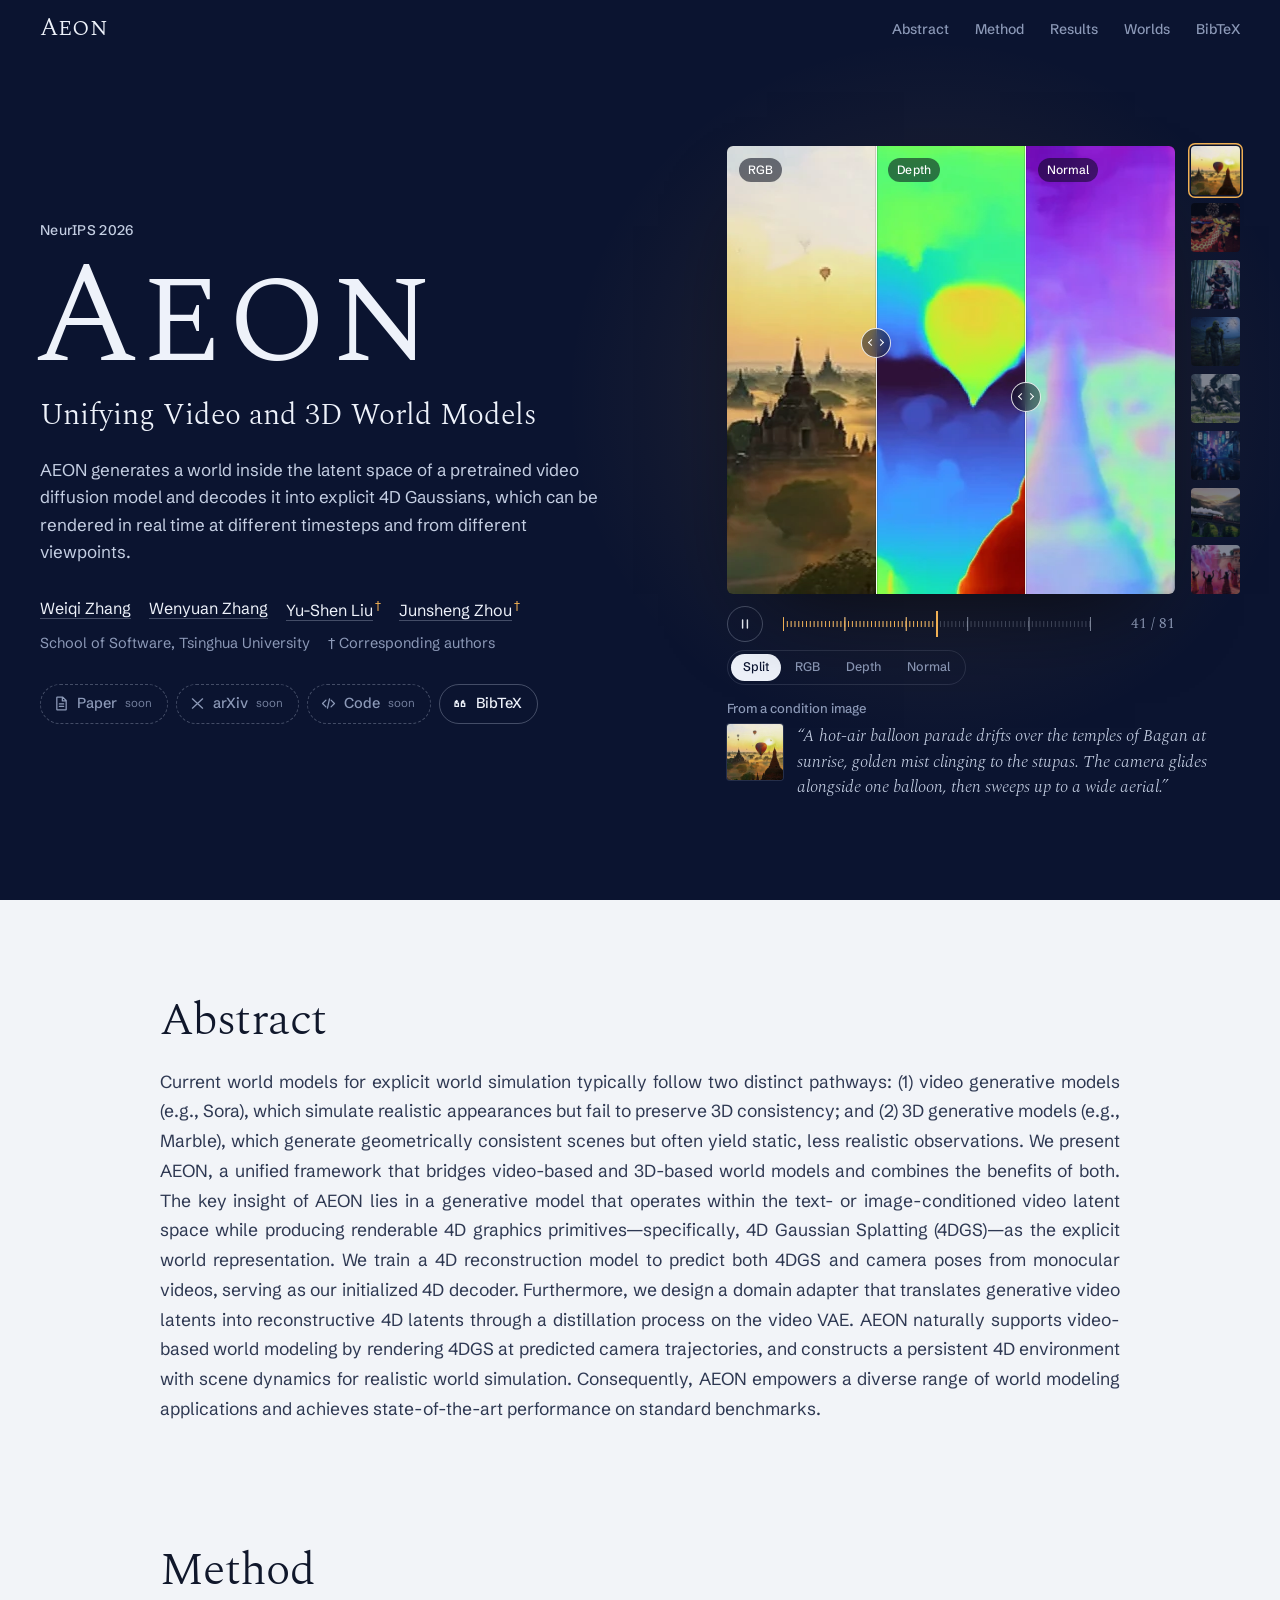
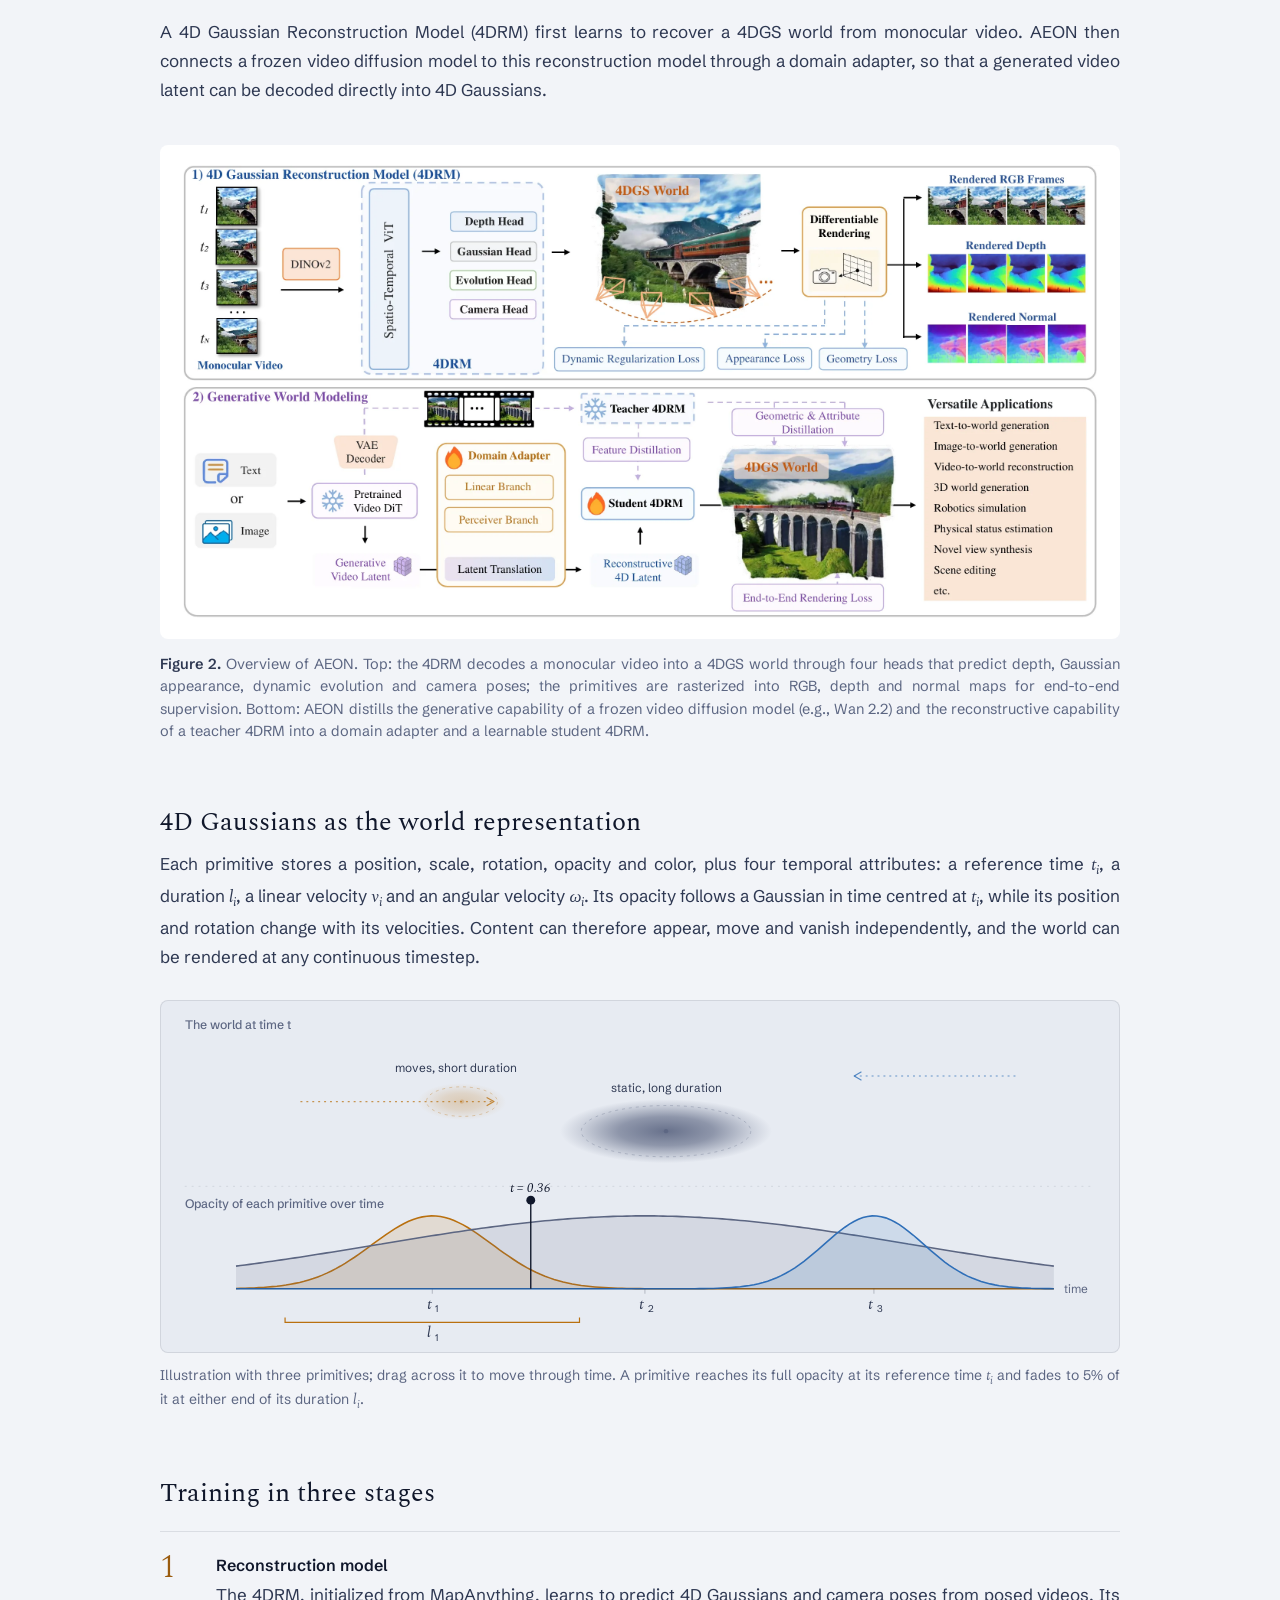
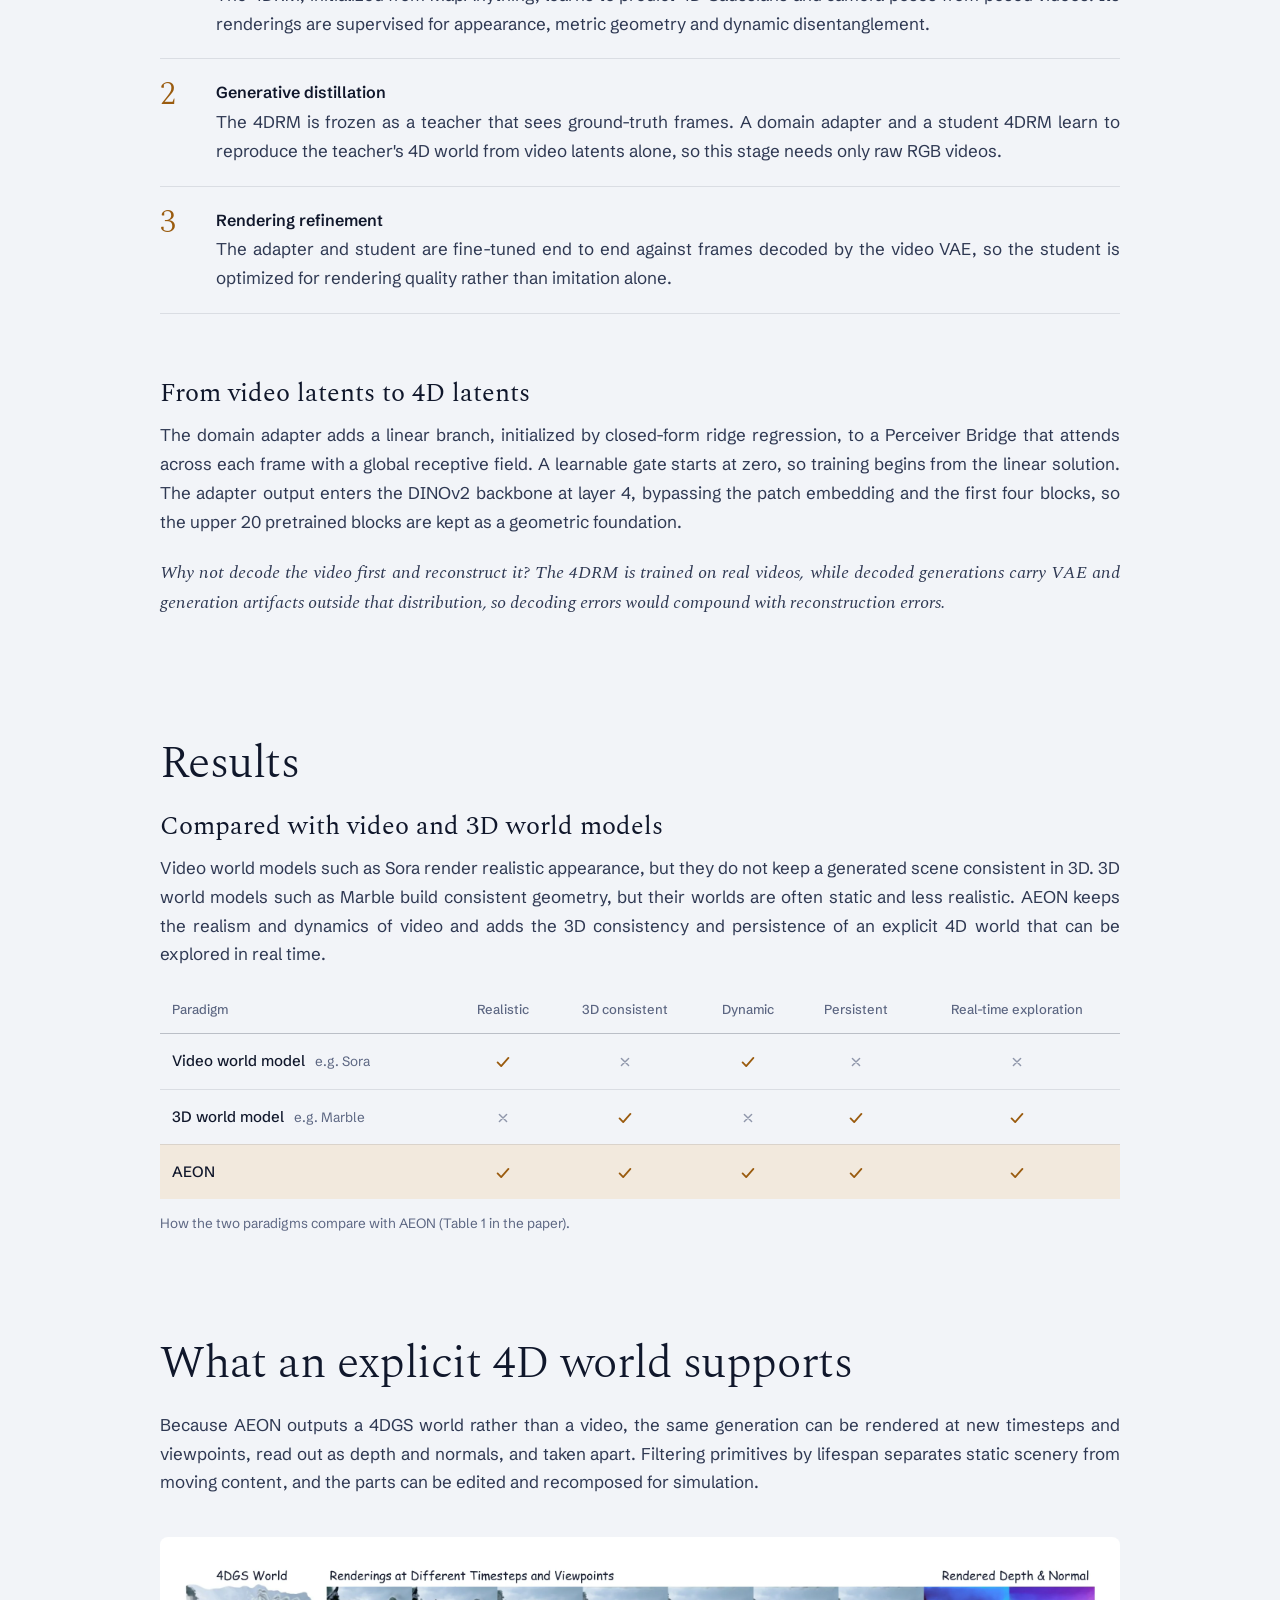
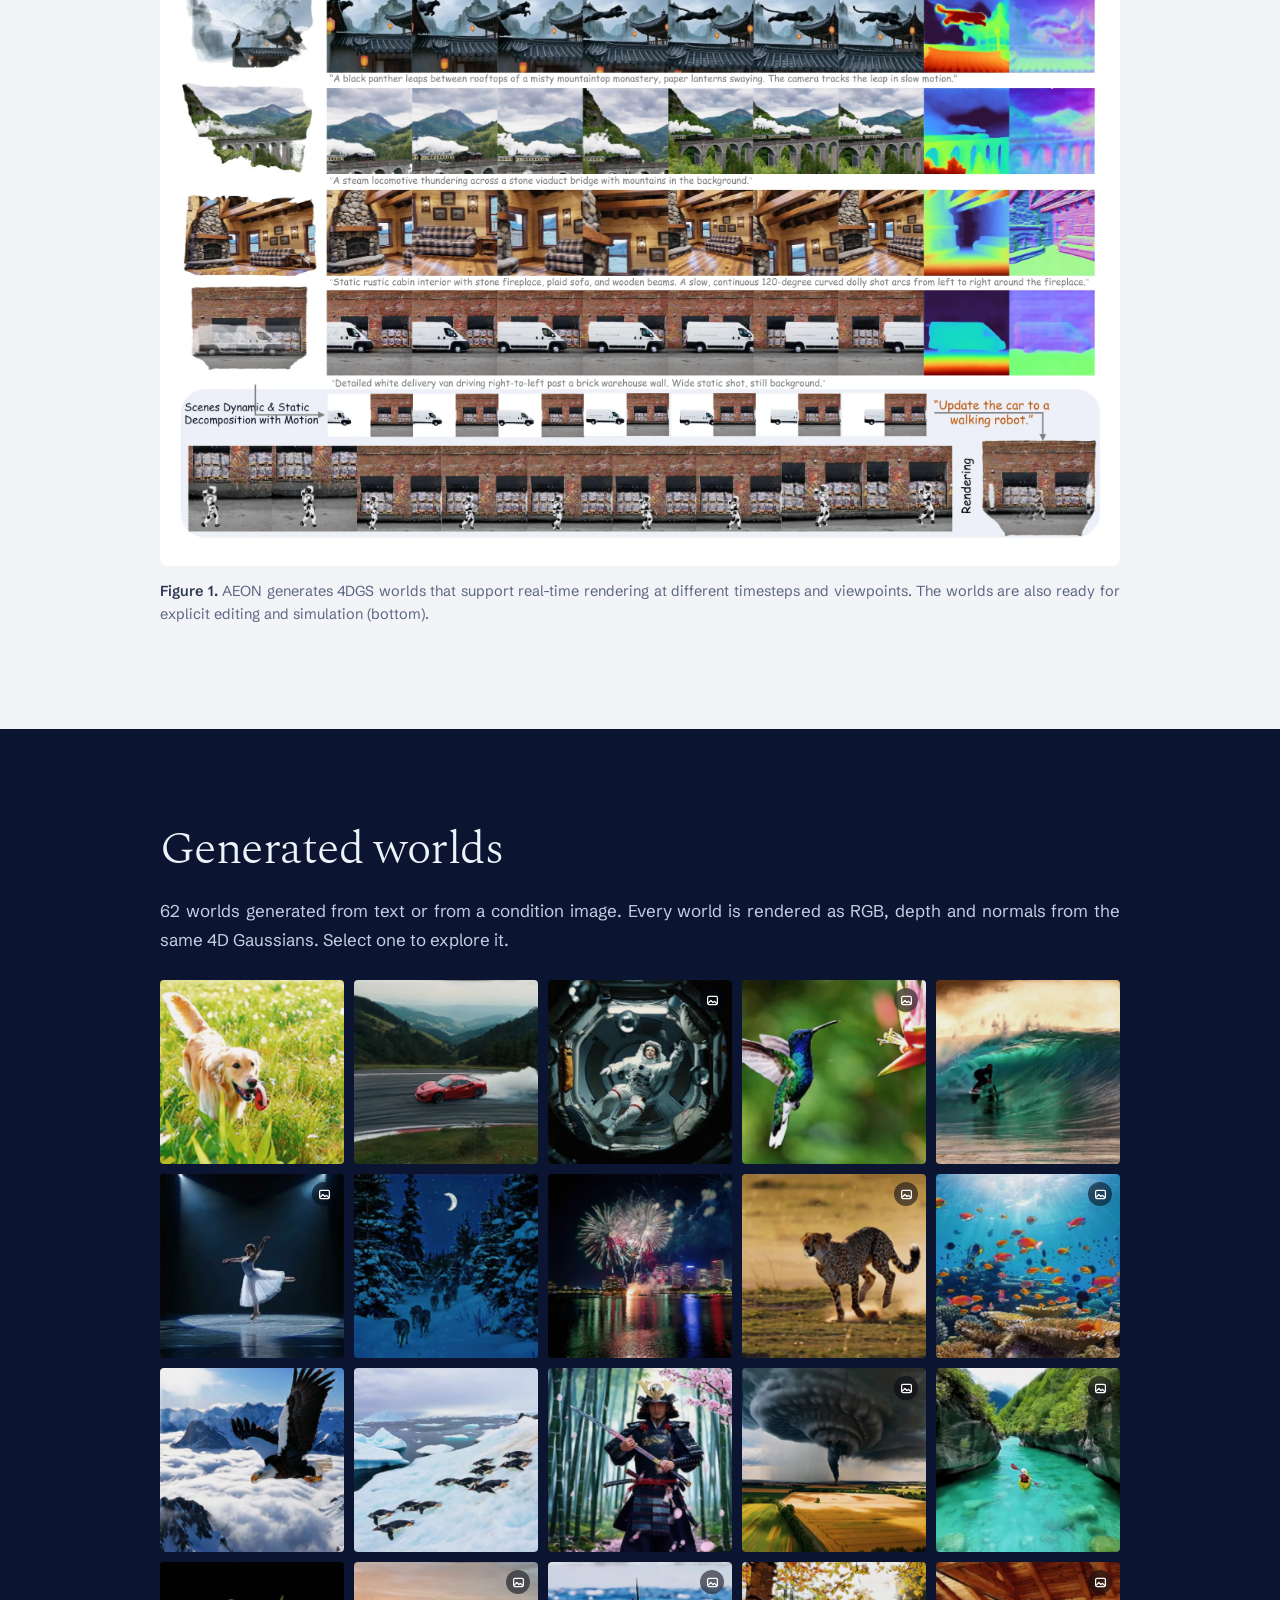
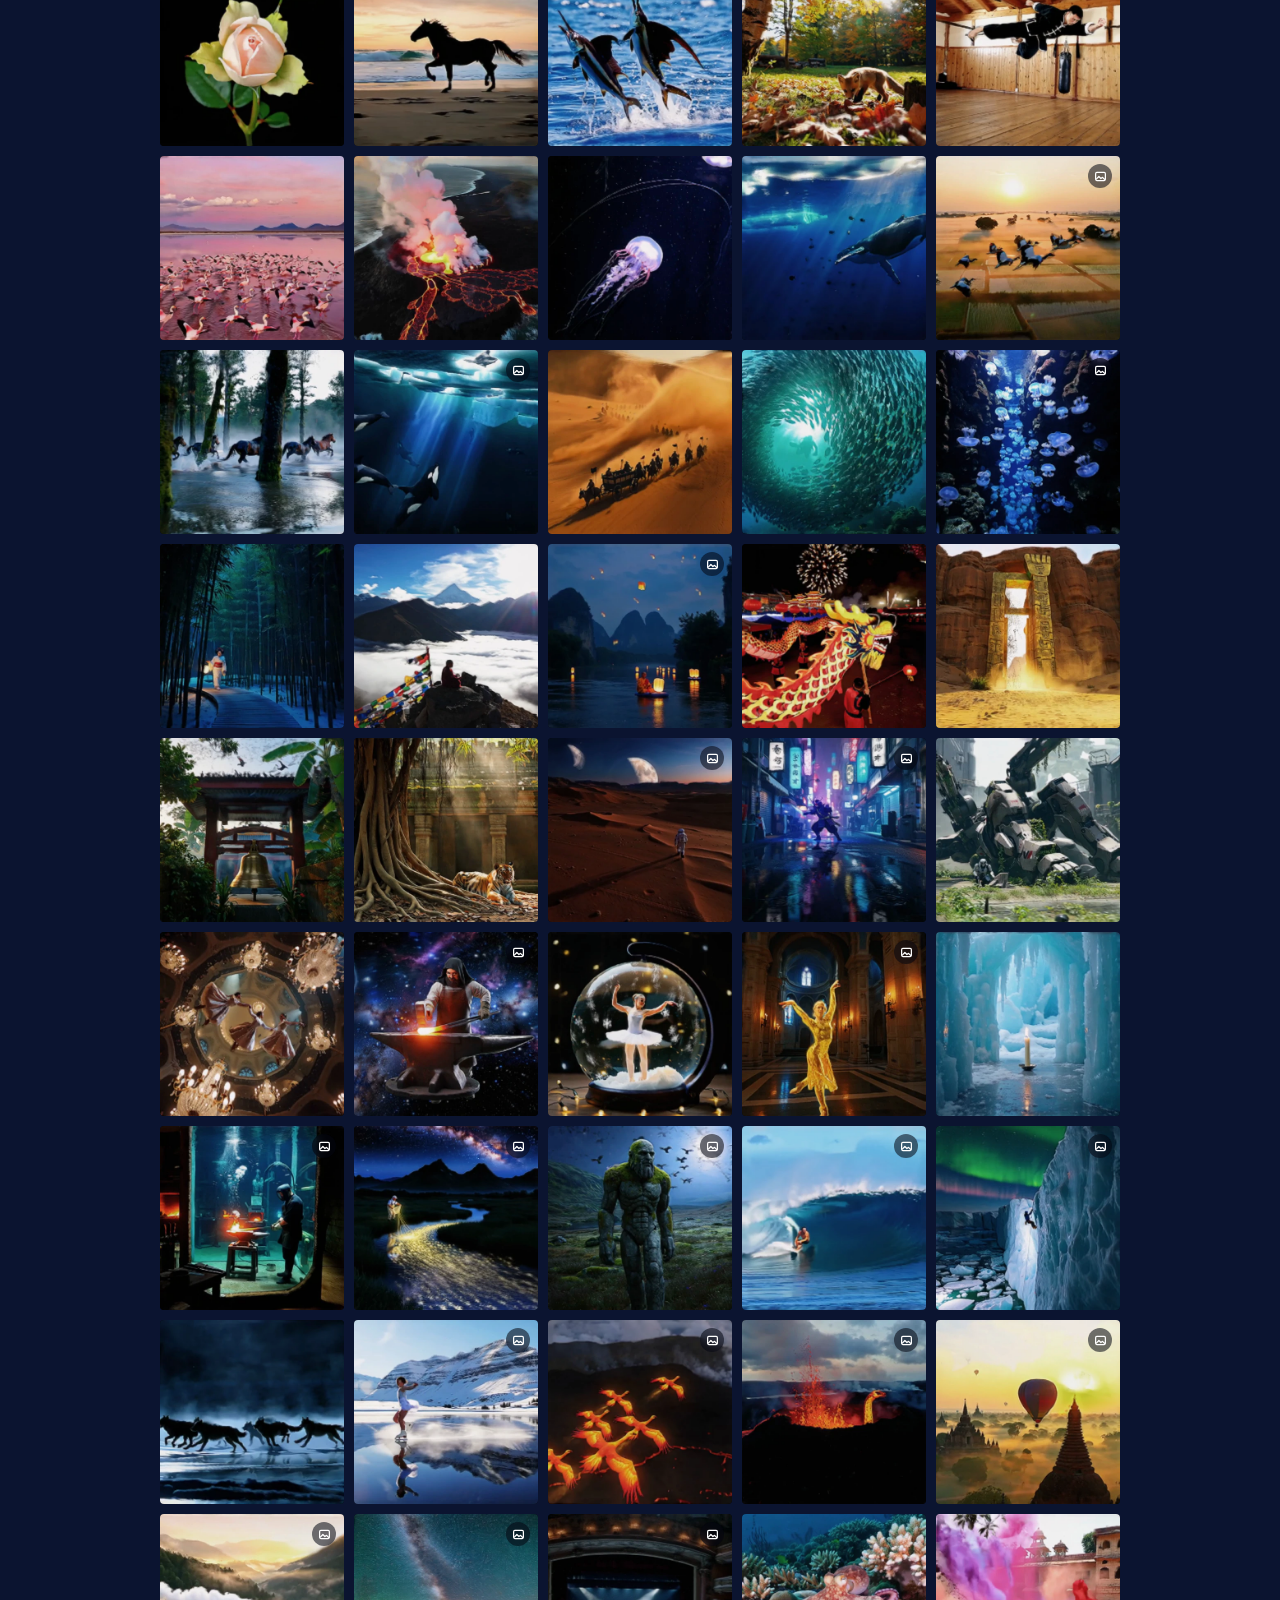
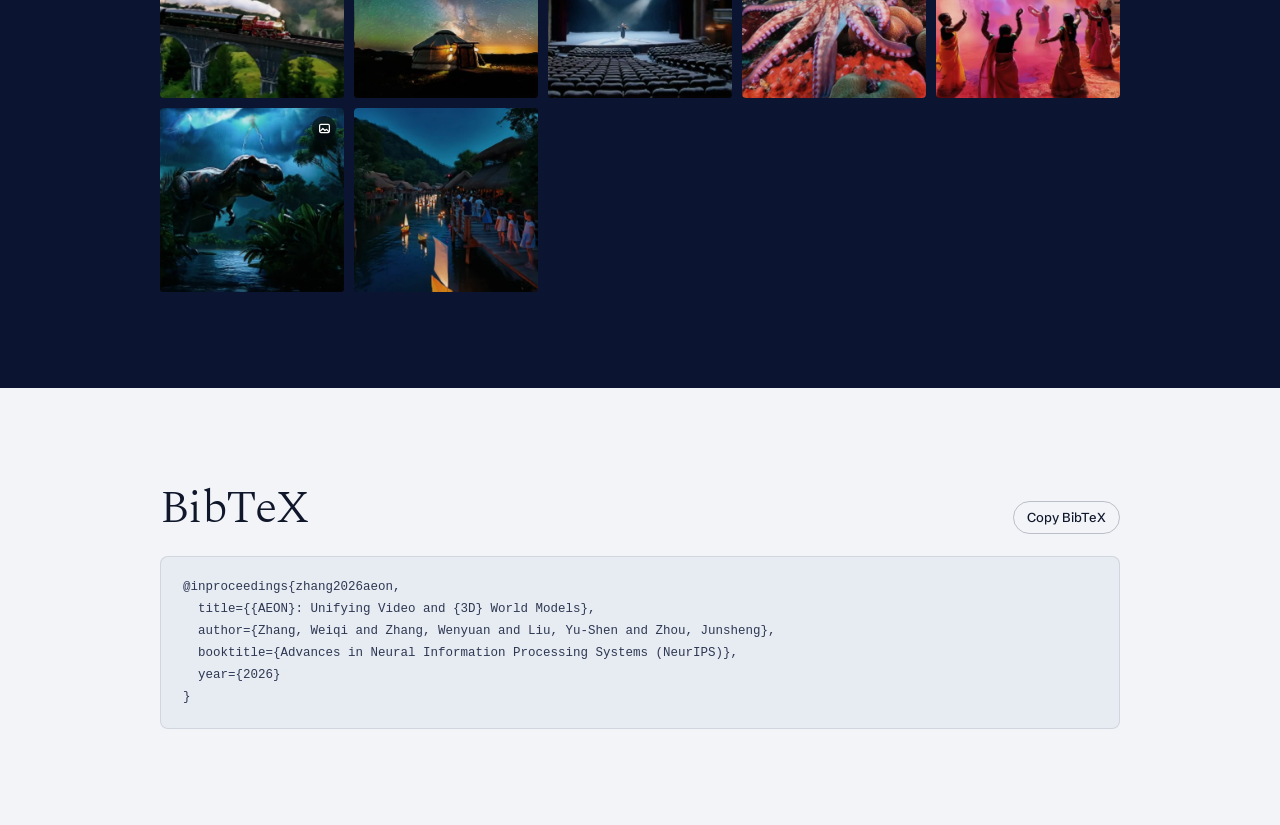
==== AEON/index.html @ ea818ab6 "Add AEON project page" ====
<!doctype html>
<html lang="en">
<head>
  <meta charset="utf-8">
  <meta name="viewport" content="width=device-width, initial-scale=1">
  <title>AEON: Unifying Video and 3D World Models</title>
  <meta name="description" content="AEON generates worlds inside the latent space of a pretrained video diffusion model and decodes them into explicit 4D Gaussian Splatting, which can be rendered in real time at different timesteps and viewpoints. NeurIPS 2026.">
  <meta name="keywords" content="AEON, world model, 4D Gaussian Splatting, 4DGS, video diffusion, 4D generation, 4D reconstruction">
  <meta property="og:type" content="website">
  <meta property="og:title" content="AEON: Unifying Video and 3D World Models">
  <meta property="og:description" content="Generative 4D Gaussian worlds from a video diffusion model. NeurIPS 2026.">
  <meta property="og:url" content="https://weiqi-zhang.github.io/AEON/">
  <meta property="og:image" content="https://weiqi-zhang.github.io/AEON/static/img/og.jpg">
  <meta name="twitter:card" content="summary_large_image">
  <meta name="theme-color" content="#0B1430">
  <link rel="icon" href="static/img/favicon.svg" type="image/svg+xml">
  <link rel="stylesheet" href="static/css/aeon.css">
</head>
<body>
  <a class="skip-link" href="#main">Skip to content</a>

  <nav class="topbar" aria-label="Page sections">
    <div class="topbar-inner">
      <a class="topbar-mark" href="#top" aria-label="AEON, back to top">Aeon</a>
      <ul class="topbar-links">
        <li><a href="#abstract">Abstract</a></li>
        <li><a href="#method">Method</a></li>
        <li><a href="#results">Results</a></li>
        <li><a href="#worlds">Worlds</a></li>
        <li><a href="#bibtex">BibTeX</a></li>
      </ul>
    </div>
  </nav>

  <main id="main">
    <header class="sec sec--night hero" id="top">
      <div class="hero-grid">
        <div class="hero-text">
          <p class="venue">NeurIPS 2026</p>
          <h1 class="wordmark" aria-label="AEON">Aeon</h1>
          <p class="subtitle">Unifying Video and 3D World Models</p>
          <p class="lede">AEON generates a world inside the latent space of a pretrained video diffusion model and decodes it into explicit 4D Gaussians, which can be rendered in real time at different timesteps and from different viewpoints.</p>

          <ul class="authors">
            <li><a href="https://weiqi-zhang.github.io/">Weiqi Zhang</a></li>
            <li><a href="https://wen-yuan-zhang.github.io/">Wenyuan Zhang</a></li>
            <li><a href="https://yushen-liu.github.io/">Yu-Shen Liu</a><sup aria-label="corresponding author">&dagger;</sup></li>
            <li><a href="https://junshengzhou.github.io/">Junsheng Zhou</a><sup aria-label="corresponding author">&dagger;</sup></li>
          </ul>
          <p class="affiliation">School of Software, Tsinghua University <span class="note">&dagger; Corresponding authors</span></p>

          <div class="links">
            <a class="btn" data-link href="">
              <svg viewBox="0 0 20 20" aria-hidden="true"><path d="M5 2.5h6.5L15.5 6.5V17a.5.5 0 0 1-.5.5H5a.5.5 0 0 1-.5-.5V3a.5.5 0 0 1 .5-.5Z M11 2.8V7h4.2 M7.5 10.5h5 M7.5 13.5h5"/></svg>
              <span>Paper</span>
            </a>
            <a class="btn" data-link href="">
              <svg viewBox="0 0 20 20" aria-hidden="true"><path d="M4 4.5 16 15.5 M16 4.5 4 15.5"/></svg>
              <span>arXiv</span>
            </a>
            <a class="btn" data-link href="">
              <svg viewBox="0 0 20 20" aria-hidden="true"><path d="M7 6 3 10l4 4 M13 6l4 4-4 4 M11.2 4.5 8.8 15.5"/></svg>
              <span>Code</span>
            </a>
            <a class="btn" href="#bibtex">
              <svg viewBox="0 0 20 20" aria-hidden="true"><path d="M5.5 6.5c-1.3.6-2 1.8-2 3.5v3.5h4v-4h-2.3c0-1.1.5-1.8 1.4-2.2 M13 6.5c-1.3.6-2 1.8-2 3.5v3.5h4v-4h-2.3c0-1.1.5-1.8 1.4-2.2"/></svg>
              <span>BibTeX</span>
            </a>
          </div>
        </div>

        <figure class="hero-figure">
          <div class="viewer" id="hero-viewer"></div>
          <figcaption class="world-caption" id="hero-caption"></figcaption>
          <div class="picker" id="hero-picker" role="group" aria-label="Featured worlds"></div>
        </figure>
      </div>
    </header>

    <section class="sec" id="abstract" aria-labelledby="abstract-title">
      <div class="col">
        <h2 id="abstract-title">Abstract</h2>
        <p class="abstract">Current world models for explicit world simulation typically follow two distinct pathways: (1) video generative models (e.g., Sora), which simulate realistic appearances but fail to preserve 3D consistency; and (2) 3D generative models (e.g., Marble), which generate geometrically consistent scenes but often yield static, less realistic observations. We present AEON, a unified framework that bridges video-based and 3D-based world models and combines the benefits of both. The key insight of AEON lies in a generative model that operates within the text- or image-conditioned video latent space while producing renderable 4D graphics primitives&mdash;specifically, 4D Gaussian Splatting (4DGS)&mdash;as the explicit world representation. We train a 4D reconstruction model to predict both 4DGS and camera poses from monocular videos, serving as our initialized 4D decoder. Furthermore, we design a domain adapter that translates generative video latents into reconstructive 4D latents through a distillation process on the video VAE. AEON naturally supports video-based world modeling by rendering 4DGS at predicted camera trajectories, and constructs a persistent 4D environment with scene dynamics for realistic world simulation. Consequently, AEON empowers a diverse range of world modeling applications and achieves state-of-the-art performance on standard benchmarks.</p>
      </div>
    </section>

    <section class="sec" id="method" aria-labelledby="method-title">
      <div class="col">
        <h2 id="method-title">Method</h2>
        <p>A 4D Gaussian Reconstruction Model (4DRM) first learns to recover a 4DGS world from monocular video. AEON then connects a frozen video diffusion model to this reconstruction model through a domain adapter, so that a generated video latent can be decoded directly into 4D Gaussians.</p>
      </div>
      <figure class="col col--wide figure">
        <div class="plate"><img src="static/img/method.webp" width="2400" height="1184" loading="lazy" decoding="async" alt="Overview of AEON: the 4D Gaussian Reconstruction Model on top, generative world modeling with a domain adapter and a student 4DRM below."></div>
        <figcaption><b>Figure 2.</b> Overview of AEON. Top: the 4DRM decodes a monocular video into a 4DGS world through four heads that predict depth, Gaussian appearance, dynamic evolution and camera poses; the primitives are rasterized into RGB, depth and normal maps for end-to-end supervision. Bottom: AEON distills the generative capability of a frozen video diffusion model (e.g., Wan 2.2) and the reconstructive capability of a teacher 4DRM into a domain adapter and a learnable student 4DRM.</figcaption>
      </figure>

      <div class="col">
        <h3>4D Gaussians as the world representation</h3>
        <p>Each primitive stores a position, scale, rotation, opacity and color, plus four temporal attributes: a reference time <i>t<sub>i</sub></i>, a duration <i>l<sub>i</sub></i>, a linear velocity <i>v<sub>i</sub></i> and an angular velocity <i>&omega;<sub>i</sub></i>. Its opacity follows a Gaussian in time centred at <i>t<sub>i</sub></i>, while its position and rotation change with its velocities. Content can therefore appear, move and vanish independently, and the world can be rendered at any continuous timestep.</p>
      </div>
      <figure class="col explainer" id="explainer">
        <div class="explainer-stage">
          <svg class="explainer-svg" viewBox="0 0 960 344" role="img" aria-labelledby="explainer-desc">
            <desc id="explainer-desc">Three illustrative 4D Gaussian primitives. The top band shows them in space; the bottom band shows their opacity over time as Gaussian curves. A time marker moves across the curves.</desc>
          </svg>
        </div>
        <figcaption>Illustration with three primitives; drag across it to move through time. A primitive reaches its full opacity at its reference time <i>t<sub>i</sub></i> and fades to 5% of it at either end of its duration <i>l<sub>i</sub></i>.</figcaption>
      </figure>

      <div class="col">
        <h3>Training in three stages</h3>
        <ol class="stages">
          <li>
            <span class="stage-num" aria-hidden="true">1</span>
            <div>
              <h4>Reconstruction model</h4>
              <p>The 4DRM, initialized from MapAnything, learns to predict 4D Gaussians and camera poses from posed videos. Its renderings are supervised for appearance, metric geometry and dynamic disentanglement.</p>
            </div>
          </li>
          <li>
            <span class="stage-num" aria-hidden="true">2</span>
            <div>
              <h4>Generative distillation</h4>
              <p>The 4DRM is frozen as a teacher that sees ground-truth frames. A domain adapter and a student 4DRM learn to reproduce the teacher's 4D world from video latents alone, so this stage needs only raw RGB videos.</p>
            </div>
          </li>
          <li>
            <span class="stage-num" aria-hidden="true">3</span>
            <div>
              <h4>Rendering refinement</h4>
              <p>The adapter and student are fine-tuned end to end against frames decoded by the video VAE, so the student is optimized for rendering quality rather than imitation alone.</p>
            </div>
          </li>
        </ol>

        <h3>From video latents to 4D latents</h3>
        <p>The domain adapter adds a linear branch, initialized by closed-form ridge regression, to a Perceiver Bridge that attends across each frame with a global receptive field. A learnable gate starts at zero, so training begins from the linear solution. The adapter output enters the DINOv2 backbone at layer 4, bypassing the patch embedding and the first four blocks, so the upper 20 pretrained blocks are kept as a geometric foundation.</p>
        <p class="aside">Why not decode the video first and reconstruct it? The 4DRM is trained on real videos, while decoded generations carry VAE and generation artifacts outside that distribution, so decoding errors would compound with reconstruction errors.</p>
      </div>
    </section>

    <section class="sec" id="results" aria-labelledby="results-title">
      <div class="col">
        <h2 id="results-title">Results</h2>
        <h3>Compared with video and 3D world models</h3>
        <p>Video world models such as Sora render realistic appearance, but they do not keep a generated scene consistent in 3D. 3D world models such as Marble build consistent geometry, but their worlds are often static and less realistic. AEON keeps the realism and dynamics of video and adds the 3D consistency and persistence of an explicit 4D world that can be explored in real time.</p>
      </div>
      <div class="col col--wide">
        <div class="table-wrap">
          <table class="paradigms">
            <caption>How the two paradigms compare with AEON (Table 1 in the paper).</caption>
            <thead>
              <tr>
                <th scope="col">Paradigm</th>
                <th scope="col">Realistic</th>
                <th scope="col">3D consistent</th>
                <th scope="col">Dynamic</th>
                <th scope="col">Persistent</th>
                <th scope="col">Real-time exploration</th>
              </tr>
            </thead>
            <tbody>
              <tr>
                <th scope="row">Video world model <span class="eg">e.g. Sora</span></th>
                <td data-yes><span class="sr">Yes</span></td><td data-no><span class="sr">No</span></td><td data-yes><span class="sr">Yes</span></td><td data-no><span class="sr">No</span></td><td data-no><span class="sr">No</span></td>
              </tr>
              <tr>
                <th scope="row">3D world model <span class="eg">e.g. Marble</span></th>
                <td data-no><span class="sr">No</span></td><td data-yes><span class="sr">Yes</span></td><td data-no><span class="sr">No</span></td><td data-yes><span class="sr">Yes</span></td><td data-yes><span class="sr">Yes</span></td>
              </tr>
              <tr class="ours">
                <th scope="row">AEON</th>
                <td data-yes><span class="sr">Yes</span></td><td data-yes><span class="sr">Yes</span></td><td data-yes><span class="sr">Yes</span></td><td data-yes><span class="sr">Yes</span></td><td data-yes><span class="sr">Yes</span></td>
              </tr>
            </tbody>
          </table>
        </div>
      </div>
    </section>

    <section class="sec" id="applications" aria-labelledby="applications-title">
      <div class="col">
        <h2 id="applications-title">What an explicit 4D world supports</h2>
        <p>Because AEON outputs a 4DGS world rather than a video, the same generation can be rendered at new timesteps and viewpoints, read out as depth and normals, and taken apart. Filtering primitives by lifespan separates static scenery from moving content, and the parts can be edited and recomposed for simulation.</p>
      </div>
      <figure class="col col--wide figure">
        <div class="plate"><img src="static/img/teaser.webp" width="2400" height="1535" loading="lazy" decoding="async" alt="Four generated 4DGS worlds rendered at different timesteps and viewpoints with depth and normals, and an edited scene where a van is replaced by a walking robot."></div>
        <figcaption><b>Figure 1.</b> AEON generates 4DGS worlds that support real-time rendering at different timesteps and viewpoints. The worlds are also ready for explicit editing and simulation (bottom).</figcaption>
      </figure>
    </section>

    <section class="sec sec--night" id="worlds" aria-labelledby="worlds-title">
      <div class="col worlds-head">
        <h2 id="worlds-title">Generated worlds</h2>
        <p>62 worlds generated from text or from a condition image. Every world is rendered as RGB, depth and normals from the same 4D Gaussians. Select one to explore it.</p>
      </div>
      <div class="col">
        <ul class="world-grid" id="world-grid"></ul>
      </div>
    </section>

    <section class="sec" id="bibtex" aria-labelledby="bibtex-title">
      <div class="col">
        <div class="bibtex-head">
          <h2 id="bibtex-title">BibTeX</h2>
          <button type="button" class="copy" data-copy="#bibtex-code">Copy BibTeX</button>
        </div>
        <div class="bibtex">
<pre><code id="bibtex-code">@inproceedings{zhang2026aeon,
  title={{AEON}: Unifying Video and {3D} World Models},
  author={Zhang, Weiqi and Zhang, Wenyuan and Liu, Yu-Shen and Zhou, Junsheng},
  booktitle={Advances in Neural Information Processing Systems (NeurIPS)},
  year={2026}
}</code></pre>
        </div>
      </div>
    </section>
  </main>

  <dialog class="world-dialog" id="world-dialog" aria-label="World viewer">
    <div class="dialog-body">
      <div class="dialog-top">
        <div class="dialog-nav">
          <button type="button" class="btn btn--quiet" data-step="-1">Previous</button>
          <span class="dialog-count" id="dialog-count"></span>
          <button type="button" class="btn btn--quiet" data-step="1">Next</button>
        </div>
        <button type="button" class="dialog-close" aria-label="Close viewer">
          <svg viewBox="0 0 20 20" aria-hidden="true"><path d="M5 5l10 10M15 5 5 15"/></svg>
        </button>
      </div>
      <div class="viewer" id="dialog-viewer"></div>
      <div class="world-caption" id="dialog-caption"></div>
    </div>
  </dialog>

  <template id="viewer-template">
    <div class="viewer-stage">
      <canvas class="viewer-canvas"></canvas>
      <div class="band-labels" aria-hidden="true">
        <span class="band-label" data-band="0">RGB</span>
        <span class="band-label" data-band="1">Depth</span>
        <span class="band-label" data-band="2">Normal</span>
      </div>
      <div class="divider" data-divider="0" tabindex="0" role="slider" aria-label="Boundary between RGB and depth" aria-valuemin="0" aria-valuemax="100"><span class="grip"></span></div>
      <div class="divider" data-divider="1" tabindex="0" role="slider" aria-label="Boundary between depth and normals" aria-valuemin="0" aria-valuemax="100"><span class="grip"></span></div>
    </div>
    <div class="viewer-controls">
      <button type="button" class="play" aria-label="Pause">
        <svg class="i-pause" viewBox="0 0 20 20" aria-hidden="true"><path d="M7 5v10M13 5v10"/></svg>
        <svg class="i-play" viewBox="0 0 20 20" aria-hidden="true"><path d="M7 4.8v10.4L15.5 10Z"/></svg>
      </button>
      <div class="timeline">
        <div class="ticks" aria-hidden="true"><div class="ticks-done"></div></div>
        <input type="range" class="time" min="0" max="80" step="1" value="0" aria-label="Timestep">
      </div>
      <output class="readout" aria-live="off"></output>
    </div>
    <div class="viewer-modes" role="group" aria-label="Rendering">
      <button type="button" data-mode="split" aria-pressed="true">Split</button>
      <button type="button" data-mode="rgb" aria-pressed="false">RGB</button>
      <button type="button" data-mode="depth" aria-pressed="false">Depth</button>
      <button type="button" data-mode="normal" aria-pressed="false">Normal</button>
    </div>
  </template>

  <script src="static/js/worlds.js"></script>
  <script src="static/js/aeon.js"></script>
</body>
</html>
---- AEON/static/css/aeon.css ----
/* AEON project page */

/* ---------- Fonts (OFL, self-hosted) ---------- */
@font-face { font-family: "Spectral SC"; font-style: normal; font-weight: 300; font-display: swap;
  src: url("../fonts/spectral-sc-latin-300-normal.woff2") format("woff2"); }
@font-face { font-family: "Spectral"; font-style: normal; font-weight: 300; font-display: swap;
  src: url("../fonts/spectral-latin-300-normal.woff2") format("woff2"); }
@font-face { font-family: "Spectral"; font-style: italic; font-weight: 300; font-display: swap;
  src: url("../fonts/spectral-latin-300-italic.woff2") format("woff2"); }
@font-face { font-family: "Spectral"; font-style: normal; font-weight: 400; font-display: swap;
  src: url("../fonts/spectral-latin-400-normal.woff2") format("woff2"); }
@font-face { font-family: "Spectral"; font-style: italic; font-weight: 400; font-display: swap;
  src: url("../fonts/spectral-latin-400-italic.woff2") format("woff2"); }
@font-face { font-family: "Spectral"; font-style: normal; font-weight: 600; font-display: swap;
  src: url("../fonts/spectral-latin-600-normal.woff2") format("woff2"); }
@font-face { font-family: "Schibsted Grotesk"; font-style: normal; font-weight: 400; font-display: swap;
  src: url("../fonts/schibsted-grotesk-latin-400-normal.woff2") format("woff2"); }
@font-face { font-family: "Schibsted Grotesk"; font-style: italic; font-weight: 400; font-display: swap;
  src: url("../fonts/schibsted-grotesk-latin-400-italic.woff2") format("woff2"); }
@font-face { font-family: "Schibsted Grotesk"; font-style: normal; font-weight: 500; font-display: swap;
  src: url("../fonts/schibsted-grotesk-latin-500-normal.woff2") format("woff2"); }
@font-face { font-family: "Schibsted Grotesk"; font-style: normal; font-weight: 600; font-display: swap;
  src: url("../fonts/schibsted-grotesk-latin-600-normal.woff2") format("woff2"); }

/* ---------- Tokens ---------- */
:root {
  --font-mark: "Spectral SC", "Spectral", Georgia, serif;
  --font-display: "Spectral", Georgia, "Times New Roman", serif;
  --font-ui: "Schibsted Grotesk", system-ui, -apple-system, "Segoe UI", "PingFang SC", sans-serif;
  --font-body: var(--font-ui);
  --body-size: 17px;
  --body-lh: 1.62;
  /* one reading width: headings, text, tables, figures and captions share both edges */
  --col: 960px;
  --col-wide: 960px;
  --col-full: 1240px;
  --pad: clamp(20px, 4vw, 40px);
  --sec-space: clamp(64px, 7.5vw, 104px);
  --ease: cubic-bezier(.2, .7, .1, 1);
  --topbar-h: 56px;
}

/* Night scheme: hero, worlds gallery, top bar, viewer dialog */
.sec--night, .topbar, .world-dialog {
  --bg: #0B1430;
  --bg-deep: #070D20;
  --fg: #EEF2FA;
  --fg-soft: #C5CFE3;
  --muted: #8D9AB8;
  --line: rgba(197, 207, 227, .14);
  --line-strong: rgba(197, 207, 227, .30);
  --accent: #F0B054;
  --ours-bg: rgba(240, 176, 84, .085);
  --plate: #F3F5F9;
  --tick: rgba(197, 207, 227, .26);
  --tick-major: rgba(197, 207, 227, .6);
  --p1: #F0B054; --p2: #C5CFE3; --p3: #7FB8F0;
  color-scheme: dark;
}
/* Day scheme: the reading sections; the top bar switches to it over them */
.sec:not(.sec--night), .topbar.topbar--day {
  --bg: #F2F4F8;
  --bg-deep: #E7EBF2;
  --fg: #10172B;
  --fg-soft: #2E3852;
  --muted: #5C6682;
  --line: rgba(16, 23, 43, .10);
  --line-strong: rgba(16, 23, 43, .24);
  --accent: #9A5B0E;
  --ours-bg: rgba(240, 176, 84, .16);
  --plate: #FFFFFF;
  --tick: rgba(16, 23, 43, .25);
  --tick-major: rgba(16, 23, 43, .55);
  --p1: #B9700F; --p2: #5C6682; --p3: #2F6FB8;
  color-scheme: light;
}

/* ---------- Base ---------- */
*, *::before, *::after { box-sizing: border-box; }
html { background: #0B1430; -webkit-text-size-adjust: 100%; scroll-padding-top: calc(var(--topbar-h) + 8px); }
/* the page now ends on a light section, so overscroll past the bottom shows the light ground */
html.ends-light { background: #F2F4F8; }
@media (prefers-reduced-motion: no-preference) { html { scroll-behavior: smooth; } }
body {
  margin: 0;
  font-family: var(--font-body);
  font-size: var(--body-size);
  line-height: var(--body-lh);
  font-kerning: normal;
  text-rendering: optimizeLegibility;
  -webkit-font-smoothing: antialiased;
}
img, video, canvas, svg { max-width: 100%; }
a { color: inherit; }
p { margin: 0 0 1em; }
.sr { position: absolute; width: 1px; height: 1px; overflow: hidden; clip: rect(0 0 0 0); white-space: nowrap; }
::selection { background: color-mix(in srgb, var(--accent, #F0B054) 34%, transparent); }
:focus-visible { outline: 2px solid var(--accent); outline-offset: 3px; border-radius: 3px; }
.skip-link { position: absolute; left: 12px; top: -48px; z-index: 200; padding: 10px 14px; background: #fff; color: #111; font: 500 14px/1 var(--font-ui); border-radius: 6px; }
.skip-link:focus { top: 12px; }

.sec { background: var(--bg); color: var(--fg); padding-block: var(--sec-space); }
/* consecutive light sections read as one flow */
.sec:not(.sec--night) + .sec:not(.sec--night) { padding-top: 8px; }
.col { width: min(100% - 2 * var(--pad), var(--col)); margin-inline: auto; }
.col--wide { width: min(100% - 2 * var(--pad), var(--col-wide)); }
.col--full { width: min(100% - 2 * var(--pad), var(--col-full)); }

h2 {
  font-family: var(--font-display);
  font-weight: 300;
  text-wrap: balance;
  font-size: clamp(32px, 4.2vw, 46px);
  line-height: 1.08;
  letter-spacing: -.012em;
  margin: 0 0 22px;
}
h3 {
  font-family: var(--font-display);
  font-weight: 400;
  font-size: clamp(22px, 2.3vw, 26px);
  line-height: 1.2;
  margin: 64px 0 12px;
}
h2 + h3 { margin-top: 8px; }
h4 { font: 600 16px/1.35 var(--font-ui); margin: 0 0 4px; }
.sec p { color: var(--fg-soft); }
/* every section below the hero uses one column; on wide screens text is justified so it is exactly as wide as the figures
   (phones keep ragged-right text: a 350 px justified column opens gaps between words) */
@media (min-width: 721px) {
  .sec:not(.hero) p, .figure figcaption, .explainer figcaption {
    text-align: justify; -webkit-hyphens: auto; hyphens: auto;
  }
}
.sec:not(.hero) p { line-height: 1.7; text-wrap: pretty; }
.sec h2 + p { color: var(--fg-soft); }
i { font-family: var(--font-display); font-style: italic; }
sub { font-size: .72em; }

/* ---------- Topbar ---------- */
.topbar {
  position: fixed; inset: 0 0 auto 0; z-index: 50;
  color: var(--fg);
  border-bottom: 1px solid transparent;
  transition: background-color .3s, border-color .3s;
}
.topbar.is-solid {
  background: color-mix(in srgb, var(--bg) 84%, transparent);
  -webkit-backdrop-filter: blur(14px) saturate(1.2);
  backdrop-filter: blur(14px) saturate(1.2);
  border-bottom-color: var(--line);
}
.topbar-inner {
  width: min(100% - 2 * var(--pad), var(--col-full)); margin: 0 auto;
  height: var(--topbar-h); display: flex; align-items: center; justify-content: space-between; gap: 24px;
}
.topbar-mark {
  font-family: var(--font-mark); font-weight: 300; font-size: 25px; line-height: 1;
  color: var(--fg); text-decoration: none; opacity: 0; transition: opacity .3s;
}
.topbar.is-solid .topbar-mark { opacity: 1; }
.topbar-links { list-style: none; display: flex; gap: 26px; margin: 0; padding: 0; }
.topbar-links a { color: var(--muted); text-decoration: none; font: 500 14px/1 var(--font-ui); transition: color .2s; }
.topbar-links a:hover, .topbar-links a[aria-current="true"] { color: var(--fg); }

/* ---------- Hero ---------- */
.hero {
  position: relative; overflow: hidden;
  min-height: min(100vh, 1040px); display: flex; align-items: center;
  padding-top: calc(var(--topbar-h) + clamp(28px, 5vh, 64px));
  padding-bottom: clamp(40px, 6vh, 80px);
}
.hero::before {
  content: ""; position: absolute; inset: 0; pointer-events: none;
  background: radial-gradient(40% 55% at 73% 44%, color-mix(in srgb, var(--accent) 13%, transparent), transparent 72%);
}
.hero-grid {
  position: relative;
  width: min(100% - 2 * var(--pad), var(--col-full)); margin: 0 auto;
  /* the generated videos are 448 x 448: never display them larger than that */
  --stage: clamp(300px, min(58vh, 40vw), 448px);
  --thumb: calc((var(--stage) - 56px) / 8);
  display: grid; grid-template-columns: minmax(0, 1fr) calc(var(--stage) + var(--thumb) + 16px);
  gap: clamp(32px, 5vw, 80px); align-items: center;
}
.venue { font: 500 14px/1 var(--font-ui); letter-spacing: .02em; color: var(--accent); margin: 0 0 22px; }
.wordmark {
  font-family: var(--font-mark); font-weight: 300;
  font-size: clamp(92px, 11.4vw, 160px); line-height: .8; letter-spacing: .012em;
  margin: 0 0 22px -.045em; color: var(--fg);
}
.subtitle {
  font-family: var(--font-display); font-weight: 300;
  font-size: clamp(24px, 2.35vw, 32px); line-height: 1.18;
  margin: 0 0 22px; text-wrap: balance;
}
.hero .subtitle { color: var(--fg); }
.lede { font-size: 17px; max-width: 33em; }
.authors { list-style: none; padding: 0; margin: 30px 0 8px; display: flex; flex-wrap: wrap; gap: 6px 18px; font-size: 16px; }
.authors a { color: var(--fg); text-decoration: none; border-bottom: 1px solid var(--line-strong); transition: border-color .2s; }
.authors a:hover { border-bottom-color: var(--accent); }
.authors sup { color: var(--accent); margin-left: 2px; font-size: .75em; }
.hero .affiliation { color: var(--muted); font-size: 14.5px; margin: 0; font-family: var(--font-ui); }
.affiliation .note { margin-left: 14px; white-space: nowrap; }
.links { display: flex; flex-wrap: wrap; gap: 8px; margin-top: 28px; }
.btn {
  display: inline-flex; align-items: center; gap: 7px; height: 40px; padding: 0 15px 0 12px;
  border-radius: 999px; border: 1px solid var(--line-strong); background: transparent;
  color: var(--fg); text-decoration: none; font: 500 14.5px/1 var(--font-ui); cursor: pointer;
  transition: background-color .2s, border-color .2s, color .2s;
}
.btn svg { width: 17px; height: 17px; fill: none; stroke: currentColor; stroke-width: 1.5; stroke-linecap: round; stroke-linejoin: round; }
.btn:hover { border-color: var(--accent); color: var(--accent); }
.btn.is-soon { color: var(--muted); border-style: dashed; cursor: default; }
.btn.is-soon:hover { border-color: var(--line-strong); color: var(--muted); }
.btn.is-soon::after { content: "soon"; font-size: 11.5px; font-weight: 400; opacity: .8; margin-left: 1px; }

/* hero figure: viewer + picker + caption */
.hero-figure {
  margin: 0; display: grid; gap: 12px 16px; min-width: 0;
  grid-template-columns: minmax(0, var(--stage)) var(--thumb);
  grid-template-areas: "viewer picker" "caption caption";
}
.hero-figure > .viewer { grid-area: viewer; }
.hero-figure > .picker { grid-area: picker; }
.hero-figure > .world-caption { grid-area: caption; }
.picker { display: flex; flex-direction: column; gap: 8px; align-self: start; }
.picker button {
  position: relative; width: var(--thumb); height: var(--thumb); padding: 0; border: 0; border-radius: 4px;
  overflow: hidden; background: #000; cursor: pointer; opacity: .5; transition: opacity .2s, box-shadow .2s;
}
.picker button img { display: block; width: 100%; height: 100%; object-fit: cover; }
.picker button:hover { opacity: .85; }
.picker button[aria-pressed="true"] { opacity: 1; box-shadow: 0 0 0 1.5px var(--bg), 0 0 0 3px var(--accent); }

/* ---------- World viewer ---------- */
.viewer { min-width: 0; }
.viewer-stage {
  position: relative; aspect-ratio: 1 / 1; border-radius: 6px; overflow: hidden; background: #02040a;
  touch-action: pan-y; user-select: none; -webkit-user-select: none;
  box-shadow: 0 40px 90px -40px rgba(0, 0, 0, .75);
}
.viewer-canvas { position: relative; display: block; width: 100%; height: 100%; }
.viewer-src { position: absolute; inset: 0; width: 100%; height: 100%; opacity: 0; pointer-events: none; }
.band-labels { position: absolute; inset: 0; pointer-events: none; }
.band-label {
  position: absolute; top: 12px; left: 0; transform: translateX(12px);
  font: 500 12px/1 var(--font-ui); letter-spacing: .01em; color: #fff; white-space: nowrap;
  padding: 6px 9px; border-radius: 999px; background: rgba(6, 10, 24, .55);
  -webkit-backdrop-filter: blur(6px); backdrop-filter: blur(6px); transition: opacity .2s;
}
.band-label.is-hidden { opacity: 0; }
.divider { position: absolute; top: 0; bottom: 0; left: 33.33%; width: 36px; margin-left: -18px; cursor: ew-resize; z-index: 2; outline: none; touch-action: none; }
.divider::before { content: ""; position: absolute; top: 0; bottom: 0; left: 50%; width: 1px; margin-left: -.5px; background: rgba(255, 255, 255, .9); box-shadow: 0 0 0 .5px rgba(0, 0, 0, .25); }
.divider .grip {
  position: absolute; left: 50%; top: 44%; width: 30px; height: 30px; margin: -15px 0 0 -15px;
  border-radius: 50%; border: 1px solid rgba(255, 255, 255, .85);
  background: rgba(6, 10, 24, .5); -webkit-backdrop-filter: blur(6px); backdrop-filter: blur(6px);
  transition: transform .2s var(--ease);
}
.divider[data-divider="1"] .grip { top: 56%; }
.divider .grip::before, .divider .grip::after {
  content: ""; position: absolute; top: 50%; width: 5px; height: 5px; margin-top: -3px;
  border: solid #fff; border-width: 0 0 1.5px 1.5px;
}
.divider .grip::before { left: 7px; transform: rotate(45deg); }
.divider .grip::after { right: 7px; transform: rotate(-135deg); }
.divider.at-start .grip { margin-left: 2px; }
.divider.at-end .grip { margin-left: -32px; }
.divider:hover .grip, .divider.is-dragging .grip { transform: scale(1.12); }
.divider:focus-visible .grip { outline: 2px solid var(--accent); outline-offset: 3px; }

.viewer-controls { display: flex; align-items: center; gap: 12px; margin-top: 12px; }
.play {
  flex: none; width: 36px; height: 36px; border-radius: 50%; border: 1px solid var(--line-strong);
  background: transparent; color: var(--fg); display: grid; place-items: center; cursor: pointer; padding: 0;
  transition: border-color .2s, color .2s;
}
.play:hover { border-color: var(--accent); color: var(--accent); }
.play svg { width: 16px; height: 16px; grid-area: 1 / 1; }
.play .i-pause { fill: none; stroke: currentColor; stroke-width: 1.8; stroke-linecap: round; }
.play .i-play { fill: currentColor; display: none; }
.viewer.is-paused .play .i-play { display: block; }
.viewer.is-paused .play .i-pause { display: none; }
.timeline { position: relative; flex: 1; height: 36px; min-width: 0; }
.ticks, .ticks-done {
  position: absolute; top: 50%; height: 14px; transform: translateY(-50%);
  background-image: linear-gradient(to right, var(--tick) 1px, transparent 1px), linear-gradient(to right, var(--tick-major) 1px, transparent 1px);
  background-size: calc((100% - 1px) / 80) 6px, calc((100% - 1px) / 5) 14px;
  background-repeat: repeat-x; background-position: 0 50%, 0 50%;
}
.ticks { left: 8px; right: 8px; }
.ticks-done {
  inset: 0; transform: none; height: auto; top: 0;
  --tick: var(--accent); --tick-major: var(--accent);
  clip-path: inset(0 calc(100% - var(--p, 0%)) 0 0);
}
.time { position: absolute; inset: 0; width: 100%; height: 100%; margin: 0; padding: 0; background: transparent; cursor: pointer; -webkit-appearance: none; appearance: none; }
.time::-webkit-slider-runnable-track { height: 36px; background: transparent; border: 0; }
.time::-webkit-slider-thumb { -webkit-appearance: none; width: 16px; height: 36px; border: 0; background: linear-gradient(var(--accent), var(--accent)) center / 2px 26px no-repeat; }
.time::-moz-range-track { height: 36px; background: transparent; border: 0; }
.time::-moz-range-thumb { width: 16px; height: 36px; border: 0; border-radius: 0; background: linear-gradient(var(--accent), var(--accent)) center / 2px 26px no-repeat; }
.time:focus-visible { outline-offset: 0; }
.readout { flex: none; min-width: 4.4em; text-align: right; font-size: 14.5px; line-height: 1; color: var(--muted); }
.viewer-modes { display: inline-flex; gap: 2px; margin-top: 8px; padding: 3px; border: 1px solid var(--line); border-radius: 999px; }
.viewer-modes button {
  border: 0; background: transparent; color: var(--muted); cursor: pointer;
  font: 500 12.5px/1 var(--font-ui); padding: 7px 12px; border-radius: 999px; transition: background-color .2s, color .2s;
}
.viewer-modes button:hover { color: var(--fg); }
.viewer-modes button[aria-pressed="true"] { background: var(--fg); color: var(--bg); }

/* caption of a world: condition + prompt */
.world-caption { display: grid; gap: 8px; margin: 4px 0 0; }
.world-caption .cond { font: 500 13px/1.2 var(--font-ui); color: var(--muted); }
.world-caption .cond-body { display: flex; gap: 14px; align-items: flex-start; }
.world-caption .cond-img { flex: none; width: 56px; height: 56px; border-radius: 3px; object-fit: cover; box-shadow: 0 0 0 1px var(--line); }
.world-caption .prompt {
  font-family: var(--font-display); font-style: italic; font-weight: 300;
  font-size: 17px; line-height: 1.5; color: var(--fg-soft); quotes: "\201C" "\201D";
}

/* ---------- Overview: paradigm matrix ---------- */
.table-wrap { position: relative; overflow-x: auto; -webkit-overflow-scrolling: touch; margin-top: 10px; }
table { border-collapse: collapse; width: 100%; font-family: var(--font-ui); }
/* counters are set in Spectral with tabular lining figures so they don't jitter */
.readout, .dialog-count { font-family: var(--font-display); font-variant-numeric: tabular-nums lining-nums; }
caption { caption-side: bottom; text-align: left; color: var(--muted); font-size: 13.5px; padding-top: 14px; }
.paradigms { min-width: 640px; font-size: 15px; }
.paradigms th, .paradigms td { padding: 15px 12px; text-align: center; }
.paradigms thead th { font-weight: 500; font-size: 13px; line-height: 1.3; color: var(--muted); border-bottom: 1px solid var(--line-strong); vertical-align: bottom; }
.paradigms thead th:first-child, .paradigms tbody th { text-align: left; }
.paradigms tbody th { font-weight: 500; color: var(--fg); }
.paradigms tbody tr + tr > * { border-top: 1px solid var(--line); }
.paradigms tr.ours > * { background: var(--ours-bg); }
.paradigms td::before {
  content: ""; display: inline-block; width: 18px; height: 18px; vertical-align: middle;
  -webkit-mask: var(--mark) center / contain no-repeat; mask: var(--mark) center / contain no-repeat;
}
.paradigms td[data-yes]::before {
  background: var(--accent);
  --mark: url("data:image/svg+xml,%3Csvg xmlns='http://www.w3.org/2000/svg' viewBox='0 0 20 20'%3E%3Cpath d='M4 10.5l4 4 8-9' fill='none' stroke='%23000' stroke-width='2' stroke-linecap='round' stroke-linejoin='round'/%3E%3C/svg%3E");
}
.paradigms td[data-no]::before {
  background: var(--muted); opacity: .65;
  --mark: url("data:image/svg+xml,%3Csvg xmlns='http://www.w3.org/2000/svg' viewBox='0 0 20 20'%3E%3Cpath d='M6 6l8 8M14 6l-8 8' fill='none' stroke='%23000' stroke-width='1.6' stroke-linecap='round'/%3E%3C/svg%3E");
}
.eg { color: var(--muted); font-weight: 400; margin-left: 6px; font-size: .9em; white-space: nowrap; }

/* ---------- Abstract ---------- */
.abstract { font-size: calc(var(--body-size) + .5px); }

/* ---------- Figures ---------- */
.figure { margin-top: 40px; margin-bottom: 8px; }
.plate { background: var(--plate); border-radius: 8px; padding: clamp(10px, 1.6vw, 22px); }
.plate img { display: block; width: 100%; height: auto; }
.figure figcaption { margin-top: 14px; color: var(--muted); font: 14.5px/1.55 var(--font-ui); }
.figure figcaption b { color: var(--fg-soft); font-weight: 600; }

/* ---------- Method ---------- */
.explainer { margin-top: 28px; margin-bottom: 8px; }
.explainer-stage { border: 1px solid var(--line); border-radius: 8px; background: var(--bg-deep); padding: 6px; }
.explainer-svg { display: block; width: 100%; height: auto; touch-action: pan-y; cursor: ew-resize; user-select: none; -webkit-user-select: none; }
.explainer figcaption { margin-top: 12px; color: var(--muted); font: 14px/1.55 var(--font-ui); }
.explainer-svg .band-title { font: 500 12.5px var(--font-ui); fill: var(--muted); }
.explainer-svg .axis { stroke: var(--line-strong); stroke-width: 1; }
.explainer-svg .axis-label { font: 400 12px var(--font-ui); fill: var(--muted); }
.explainer-svg .sym { font: italic 400 15px var(--font-display); fill: var(--fg-soft); }
.explainer-svg .sym-sub { font: 400 10px var(--font-ui); fill: var(--fg-soft); }
.explainer-svg .note { font: 400 12px var(--font-ui); fill: var(--fg-soft); }
.explainer-svg .tval { font: italic 400 13px var(--font-display); fill: var(--fg); font-variant-numeric: tabular-nums lining-nums; }
.explainer-svg .axis.faint { stroke: var(--line); stroke-dasharray: 2 5; }
.explainer-svg .trail { stroke-width: 1.2; stroke-dasharray: 2 4; opacity: .7; }
.explainer-svg .trail-head { fill: none; stroke-width: 1.2; opacity: .8; stroke-linecap: round; stroke-linejoin: round; }
.explainer-svg .curve { fill: none; stroke-width: 1.6; }
.explainer-svg .area { stroke: none; opacity: .14; }
.explainer-svg .ghost { fill: none; stroke-dasharray: 3 4; stroke-width: 1; }
.explainer-svg .playhead { stroke: var(--fg); stroke-width: 1.4; }
.explainer-svg .playhead-knob { fill: var(--fg); }
.explainer-svg .bracket { stroke: var(--p1); stroke-width: 1.2; fill: none; }

.stages { list-style: none; padding: 0; margin: 22px 0 10px; }
.stages li { display: grid; grid-template-columns: 46px minmax(0, 1fr); gap: 10px; padding: 20px 0; border-top: 1px solid var(--line); }
.stages li:last-child { border-bottom: 1px solid var(--line); }
.stage-num { font: 300 32px/1 var(--font-display); color: var(--accent); }
.stages h4 { margin-top: 3px; color: var(--fg); }
.stages p { margin: 0; }
.aside { font-family: var(--font-display); font-style: italic; font-size: calc(var(--body-size) + .5px); color: var(--fg-soft); margin-top: 1.2em; }

/* ---------- Worlds gallery ---------- */
.worlds-head p { margin-bottom: 26px; }
.world-grid { list-style: none; margin: 0; padding: 0; display: grid; grid-template-columns: repeat(auto-fill, minmax(176px, 1fr)); gap: 10px; }
.tile {
  position: relative; display: block; width: 100%; aspect-ratio: 1 / 1; padding: 0; border: 0; border-radius: 4px;
  overflow: hidden; background: #02040a; cursor: pointer; color: #fff; text-align: left;
}
.tile img { position: absolute; inset: 0; width: 100%; height: 100%; object-fit: cover; transition: transform .6s var(--ease); }
.tile video { position: absolute; top: 0; left: 0; width: 300%; max-width: none; height: 100%; object-fit: fill; opacity: 0; transition: opacity .25s; }
.tile.is-playing video { opacity: 1; }
.tile:hover img { transform: scale(1.03); }
.tile-text {
  position: absolute; inset: auto 0 0 0; padding: 36px 12px 11px;
  background: linear-gradient(to bottom, transparent, rgba(3, 6, 16, .86));
  font: 400 13px/1.42 var(--font-ui); opacity: 0; transform: translateY(6px); transition: opacity .25s, transform .25s var(--ease);
  display: -webkit-box; -webkit-line-clamp: 4; -webkit-box-orient: vertical; overflow: hidden;
}
.tile:hover .tile-text, .tile:focus-visible .tile-text { opacity: 1; transform: none; }
.tile .mode-mark {
  position: absolute; top: 8px; right: 8px; width: 24px; height: 24px; border-radius: 50%;
  display: grid; place-items: center; background: rgba(3, 6, 16, .55); -webkit-backdrop-filter: blur(4px); backdrop-filter: blur(4px);
}
.tile .mode-mark svg { width: 13px; height: 13px; fill: none; stroke: #fff; stroke-width: 1.5; stroke-linejoin: round; }
@media (hover: none) { .tile-text { display: none; } }

/* ---------- Dialog ---------- */
.world-dialog {
  padding: 0; border: 0; width: min(1040px, 100vw - 32px); max-width: none; max-height: calc(100vh - 32px);
  background: var(--bg); color: var(--fg); border-radius: 10px; overflow: auto;
  box-shadow: 0 40px 120px rgba(0, 0, 0, .5);
}
.world-dialog::backdrop { background: rgba(3, 6, 15, .76); -webkit-backdrop-filter: blur(4px); backdrop-filter: blur(4px); }
.dialog-body { display: grid; gap: 18px; padding: 18px 28px 28px; }
.dialog-body > .viewer { width: 100%; }
.dialog-body > .world-caption { max-width: 760px; }
.dialog-top { display: flex; align-items: center; justify-content: space-between; gap: 16px; }
.dialog-nav { display: flex; align-items: center; gap: 10px; }
.btn--quiet { height: 36px; padding: 0 14px; font-size: 14px; }
.dialog-count { font-size: 15px; line-height: 1; color: var(--muted); min-width: 4.5em; text-align: center; }
.dialog-close {
  flex: none; width: 38px; height: 38px; border-radius: 50%; padding: 0;
  border: 1px solid var(--line-strong); background: transparent; color: var(--fg); display: grid; place-items: center; cursor: pointer;
}
.dialog-close svg { width: 16px; height: 16px; stroke: currentColor; stroke-width: 1.6; stroke-linecap: round; fill: none; }
.dialog-close:hover { border-color: var(--accent); color: var(--accent); }

/* triptych: RGB | depth | normal side by side; each panel is smaller than its native 448 px, so it stays sharp */
.viewer--triptych .viewer-stage { aspect-ratio: auto; background: transparent; box-shadow: none; border-radius: 0; overflow: visible; }
.viewer--triptych .divider, .viewer--triptych .viewer-modes { display: none; }

/* ---------- BibTeX ---------- */
.bibtex-head { display: flex; align-items: baseline; justify-content: space-between; gap: 16px; }
.bibtex pre {
  margin: 0; padding: 20px 22px; overflow-x: auto;
  background: var(--bg-deep); border: 1px solid var(--line); border-radius: 8px;
  font: 12.5px/1.75 ui-monospace, "SF Mono", Menlo, Consolas, monospace; color: var(--fg-soft);
}
.copy {
  flex: none; border: 1px solid var(--line-strong); background: transparent;
  color: var(--fg); font: 500 13px/1 var(--font-ui); padding: 9px 13px; border-radius: 999px; cursor: pointer;
}
.copy:hover { border-color: var(--accent); color: var(--accent); }

/* ---------- Responsive ---------- */
@media (max-width: 1020px) {
  .hero { min-height: 0; }
  .hero-grid { --stage: min(448px, calc(100vw - 2 * var(--pad) - 68px)); grid-template-columns: minmax(0, 1fr); }
  .hero-figure { width: calc(var(--stage) + var(--thumb) + 16px); max-width: 100%; }
}
@media (max-width: 720px) {
  :root { --body-size: 16px; }
  .topbar-links { display: none; }
  .topbar-mark { opacity: 1; }
  .hero-figure { width: min(100%, 448px); grid-template-columns: minmax(0, 1fr); grid-template-areas: "viewer" "picker" "caption"; }
  .picker { flex-direction: row; overflow-x: auto; padding: 3px; margin: -3px; scrollbar-width: none; }
  .picker::-webkit-scrollbar { display: none; }
  .picker button { flex: none; width: 48px; height: 48px; }
  .viewer-modes { display: flex; width: 100%; }
  .viewer-modes button { flex: 1; padding-inline: 6px; }
  .dialog-body { padding: 12px 14px 16px; gap: 14px; }
  .dialog-body > .viewer { max-width: 448px; }
  .hero .affiliation .note { display: block; margin: 4px 0 0; }
  .world-grid { grid-template-columns: repeat(2, minmax(0, 1fr)); gap: 8px; }
}

@media (prefers-reduced-motion: reduce) {
  *, *::before, *::after { transition-duration: .01ms !important; animation-duration: .01ms !important; }
}
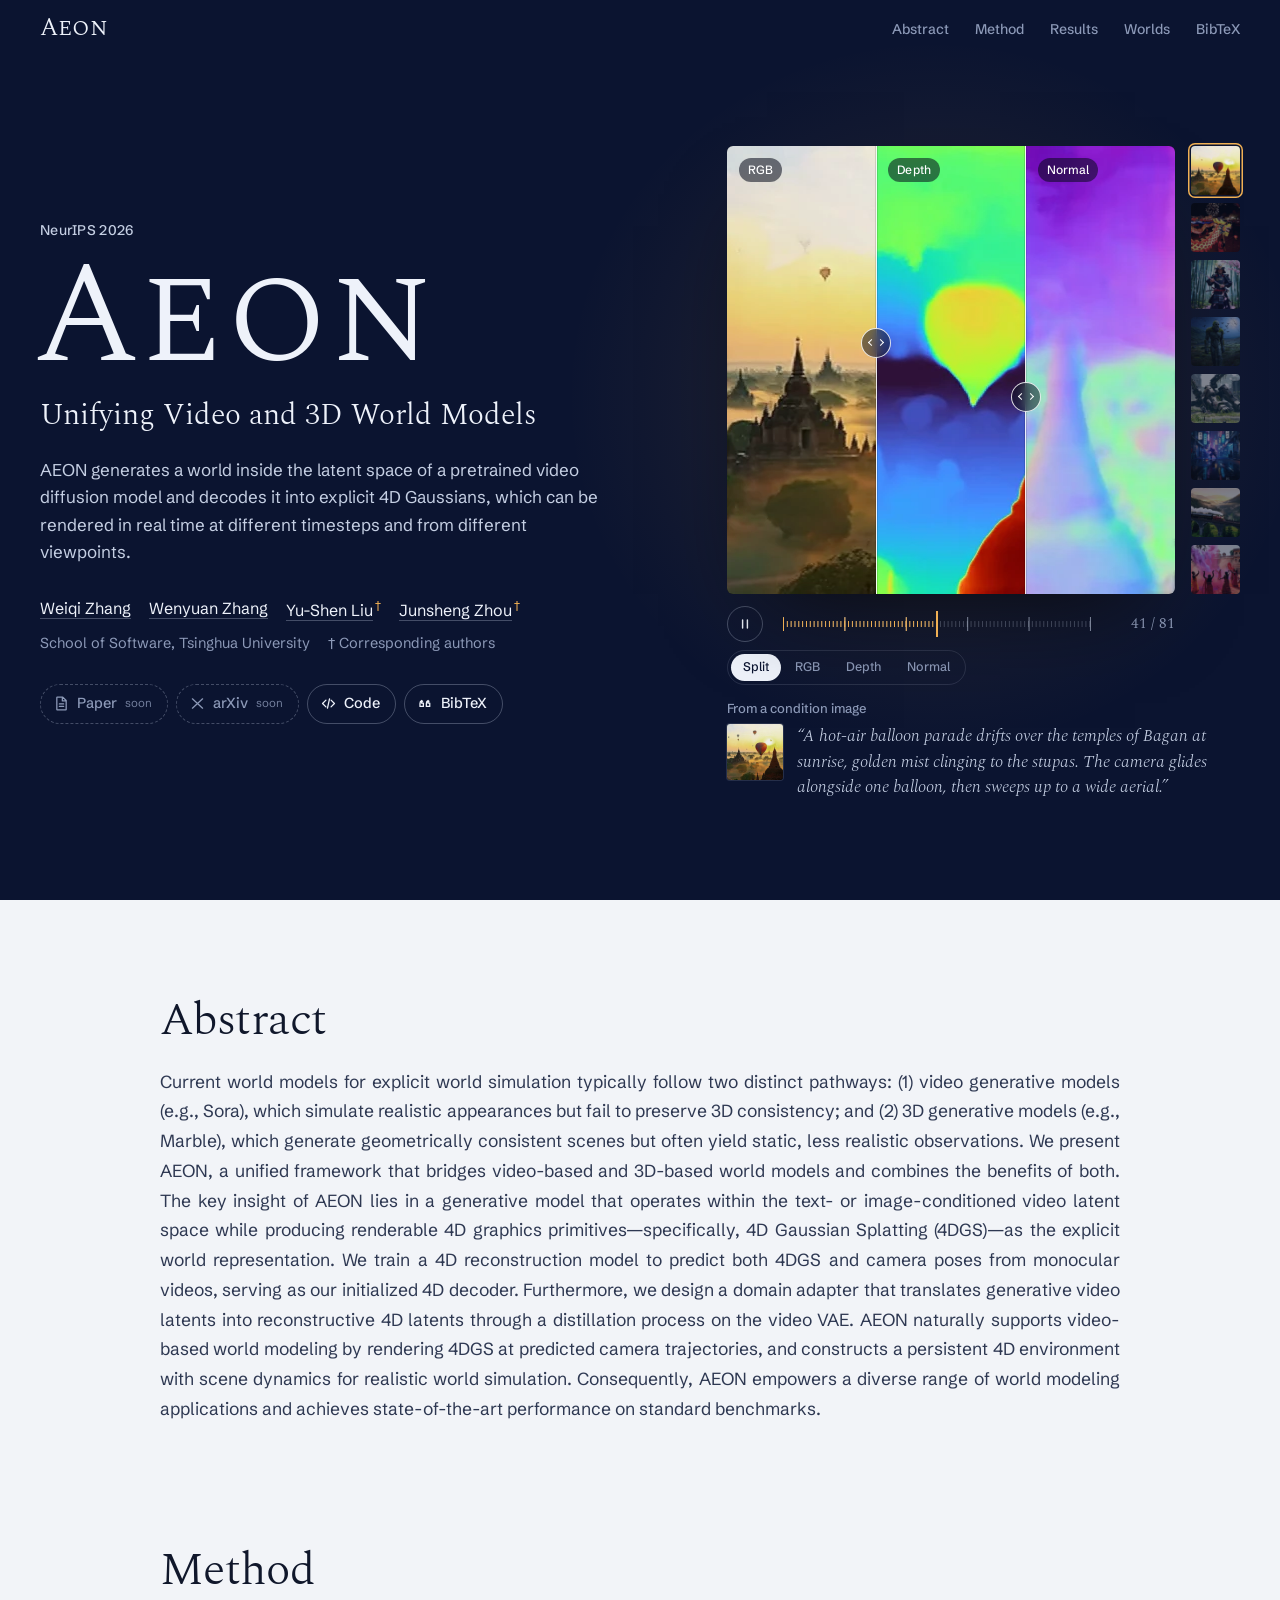
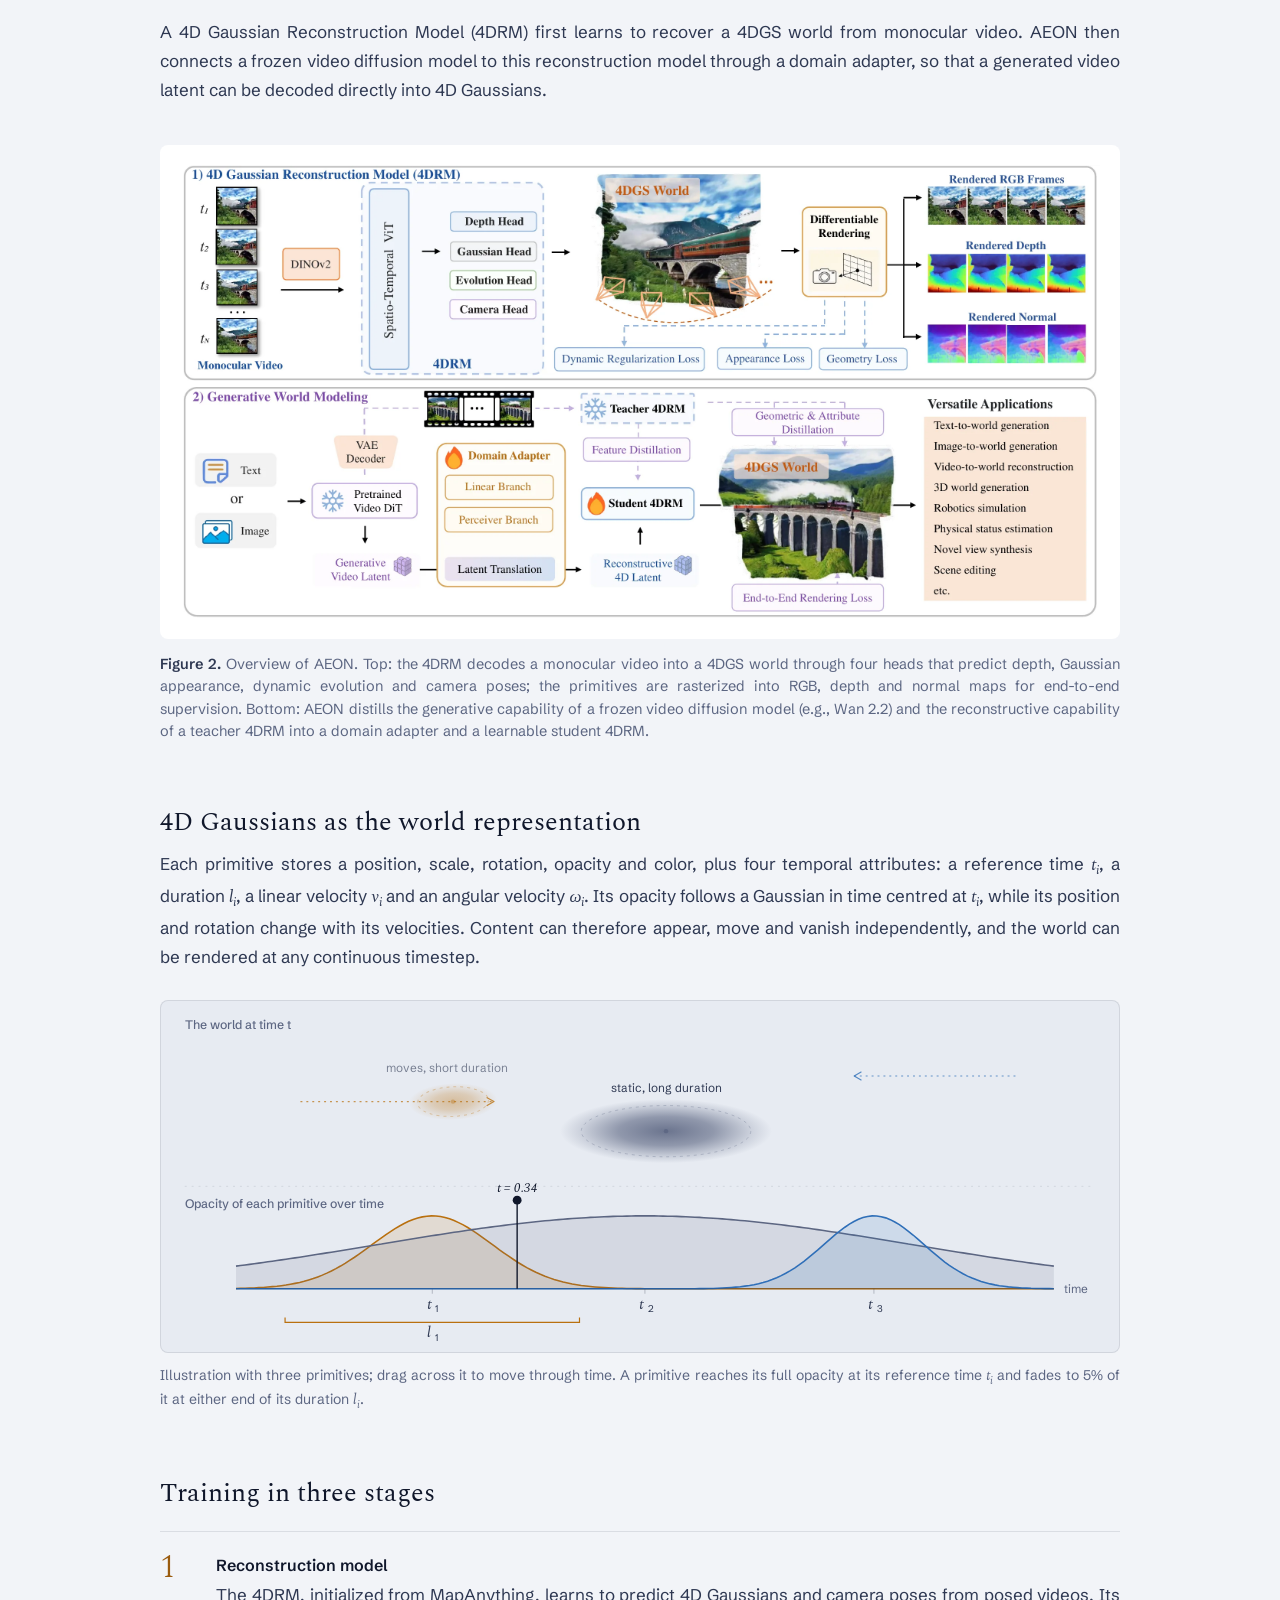
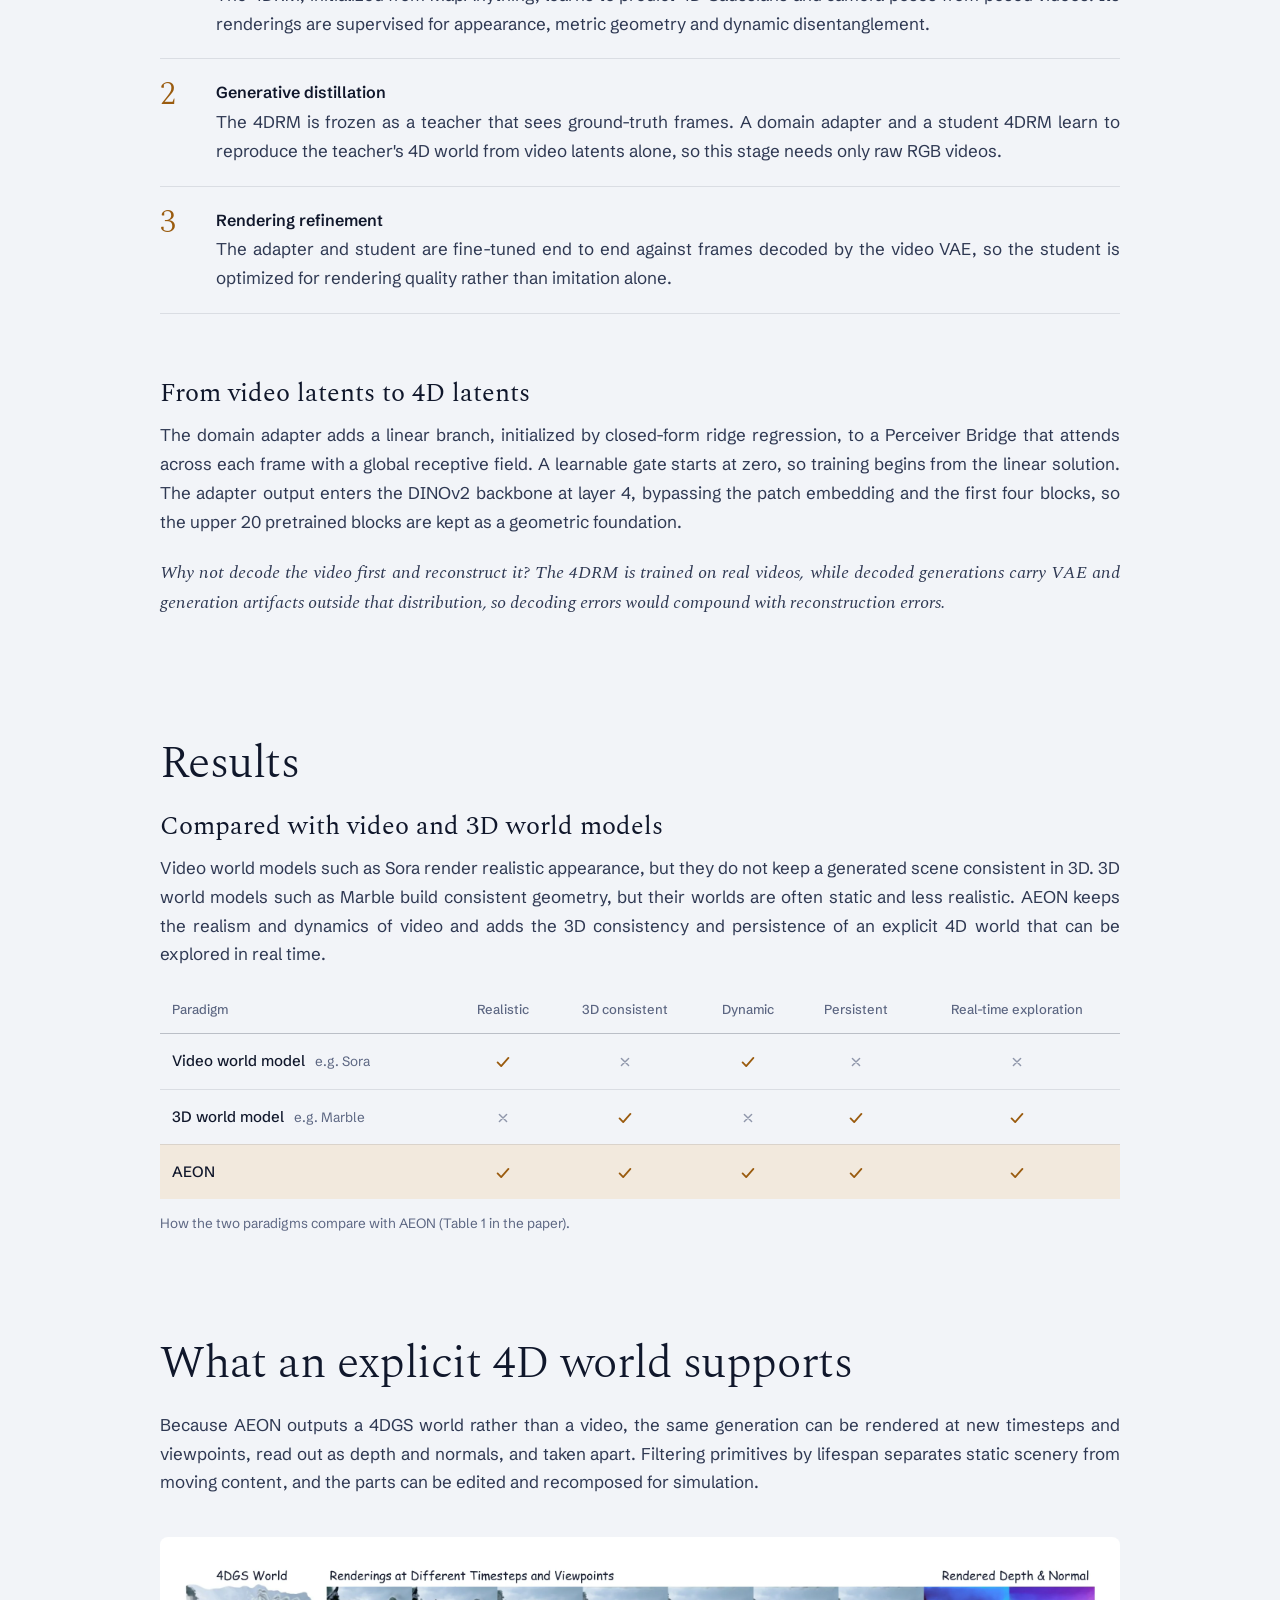
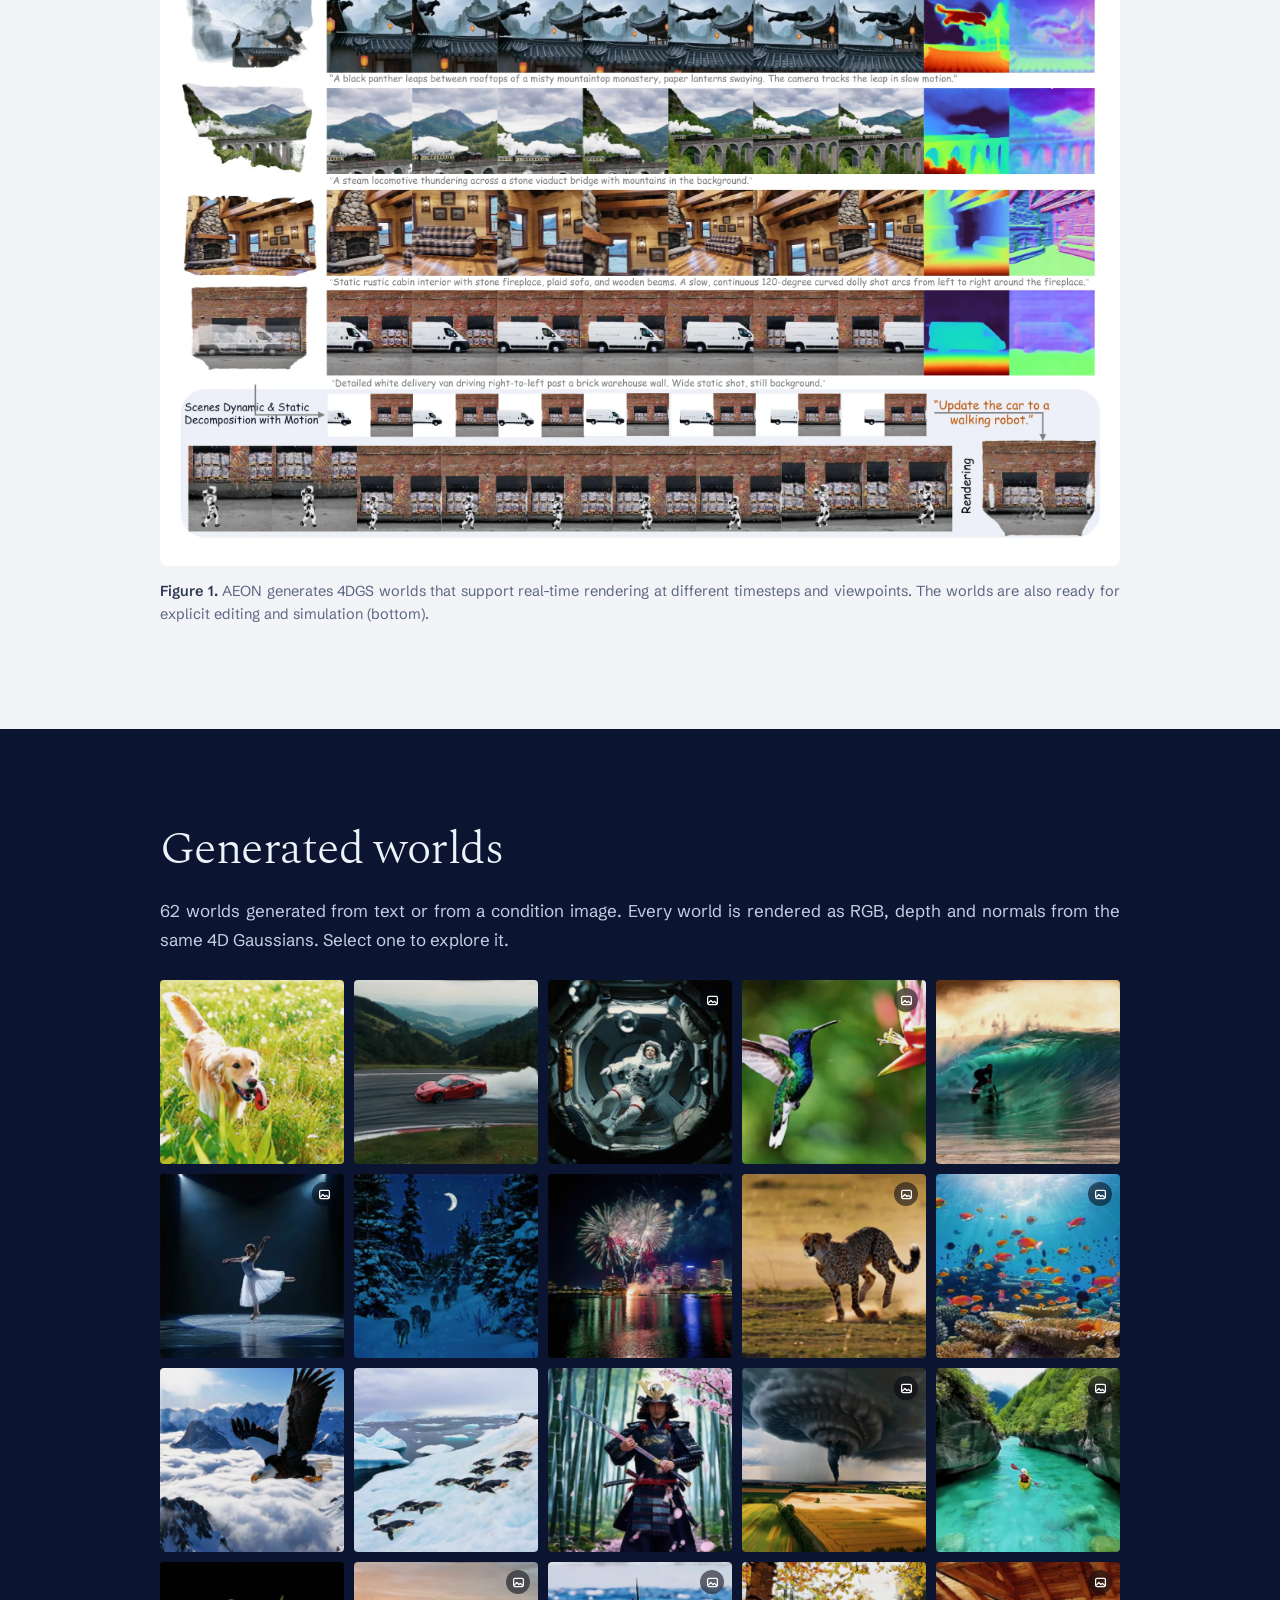
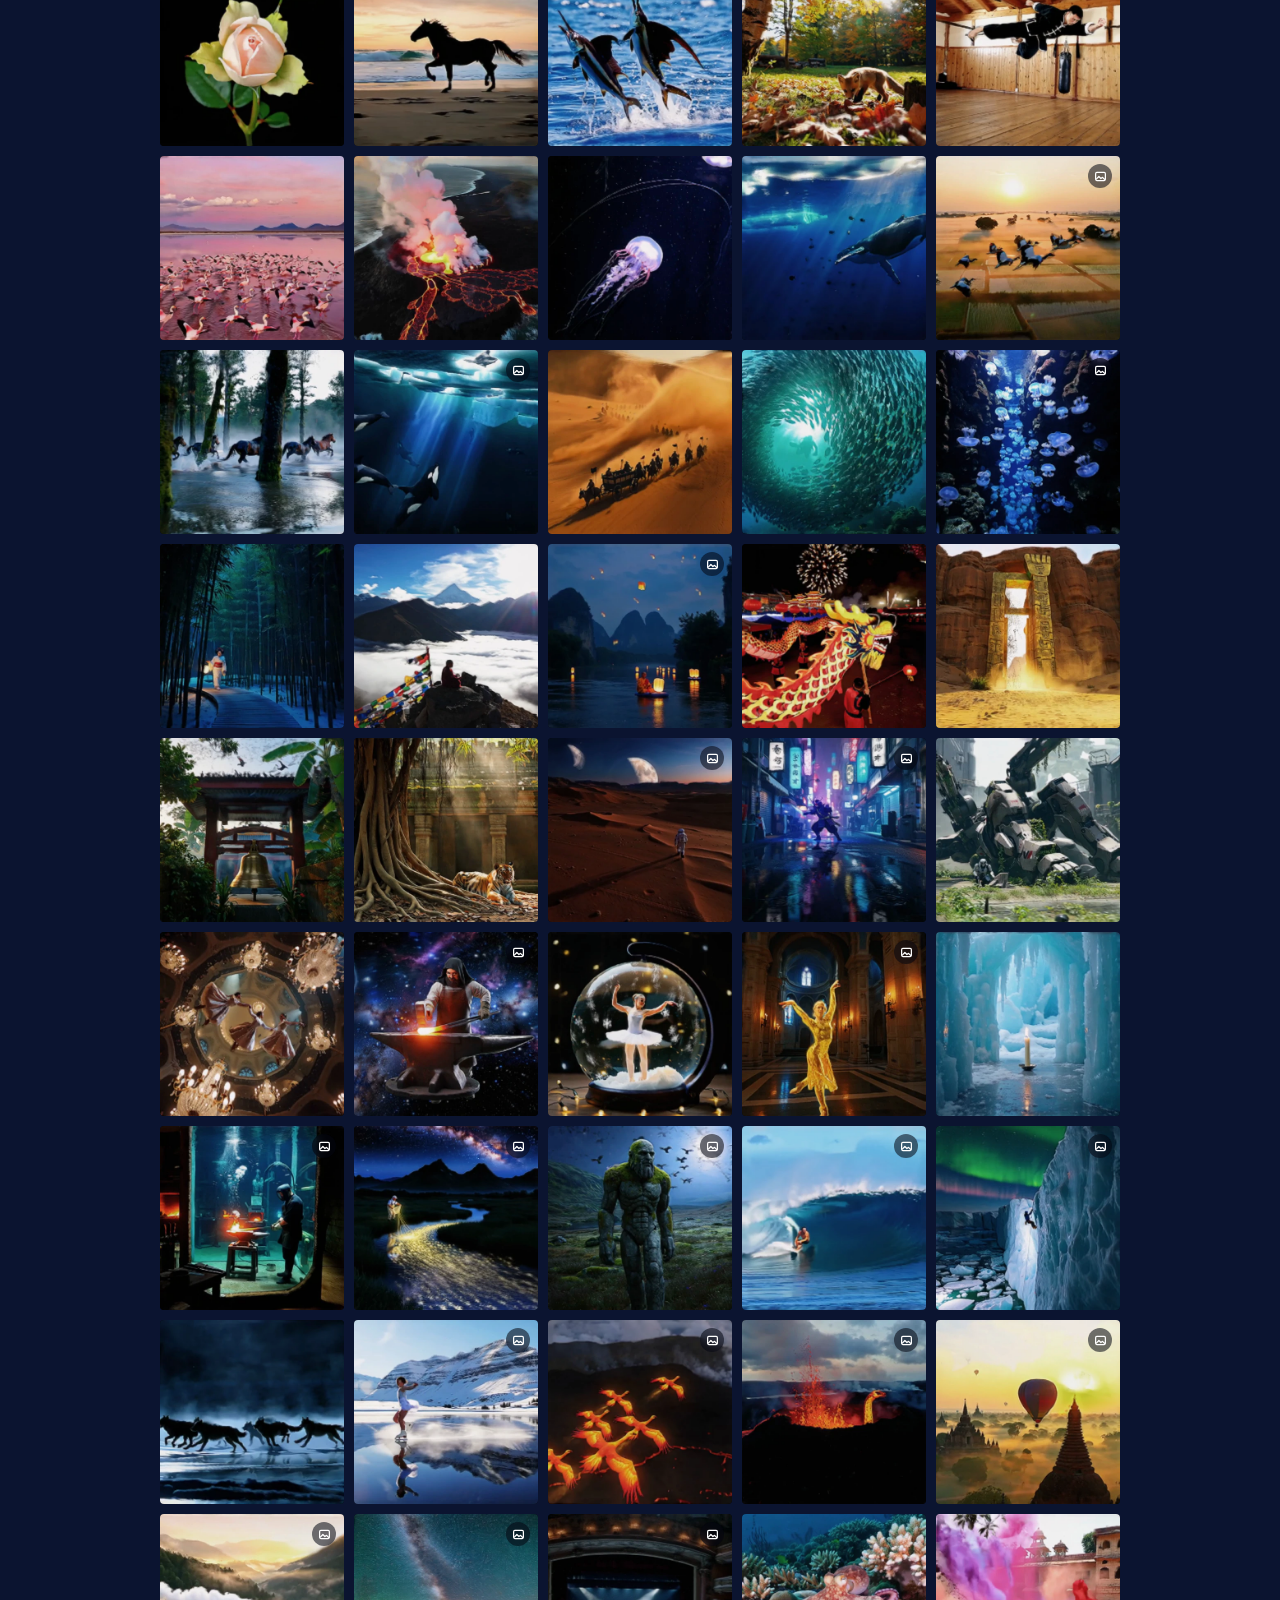
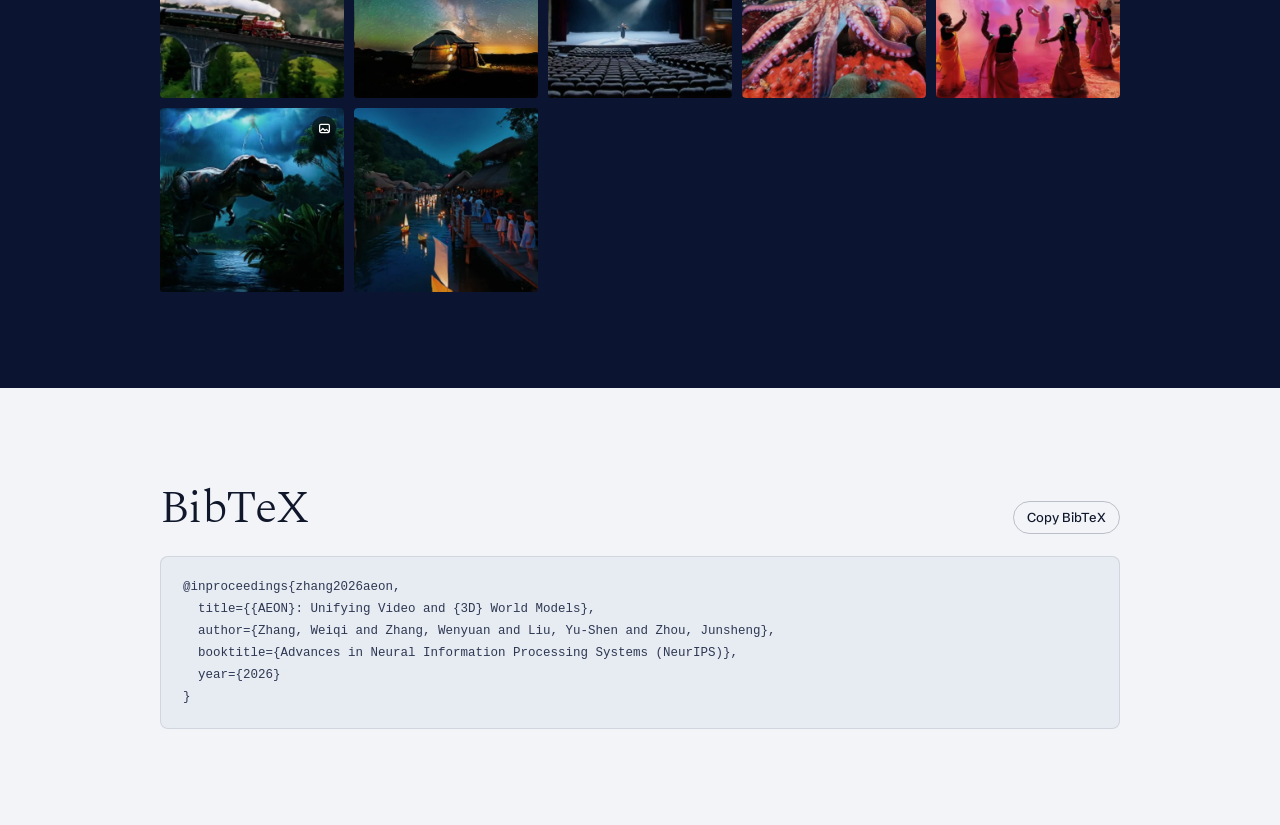
==== commit 26cada4d: "Link AEON code repository Co-Authored-By: Claude Opus 5.5 <noreply@anthropic.com>" ====
--- a/AEON/index.html
+++ b/AEON/index.html
@@ -58,7 +58,7 @@
               <svg viewBox="0 0 20 20" aria-hidden="true"><path d="M4 4.5 16 15.5 M16 4.5 4 15.5"/></svg>
               <span>arXiv</span>
             </a>
-            <a class="btn" data-link href="">
+            <a class="btn" data-link href="https://github.com/weiqi-zhang/AEON">
               <svg viewBox="0 0 20 20" aria-hidden="true"><path d="M7 6 3 10l4 4 M13 6l4 4-4 4 M11.2 4.5 8.8 15.5"/></svg>
               <span>Code</span>
             </a>
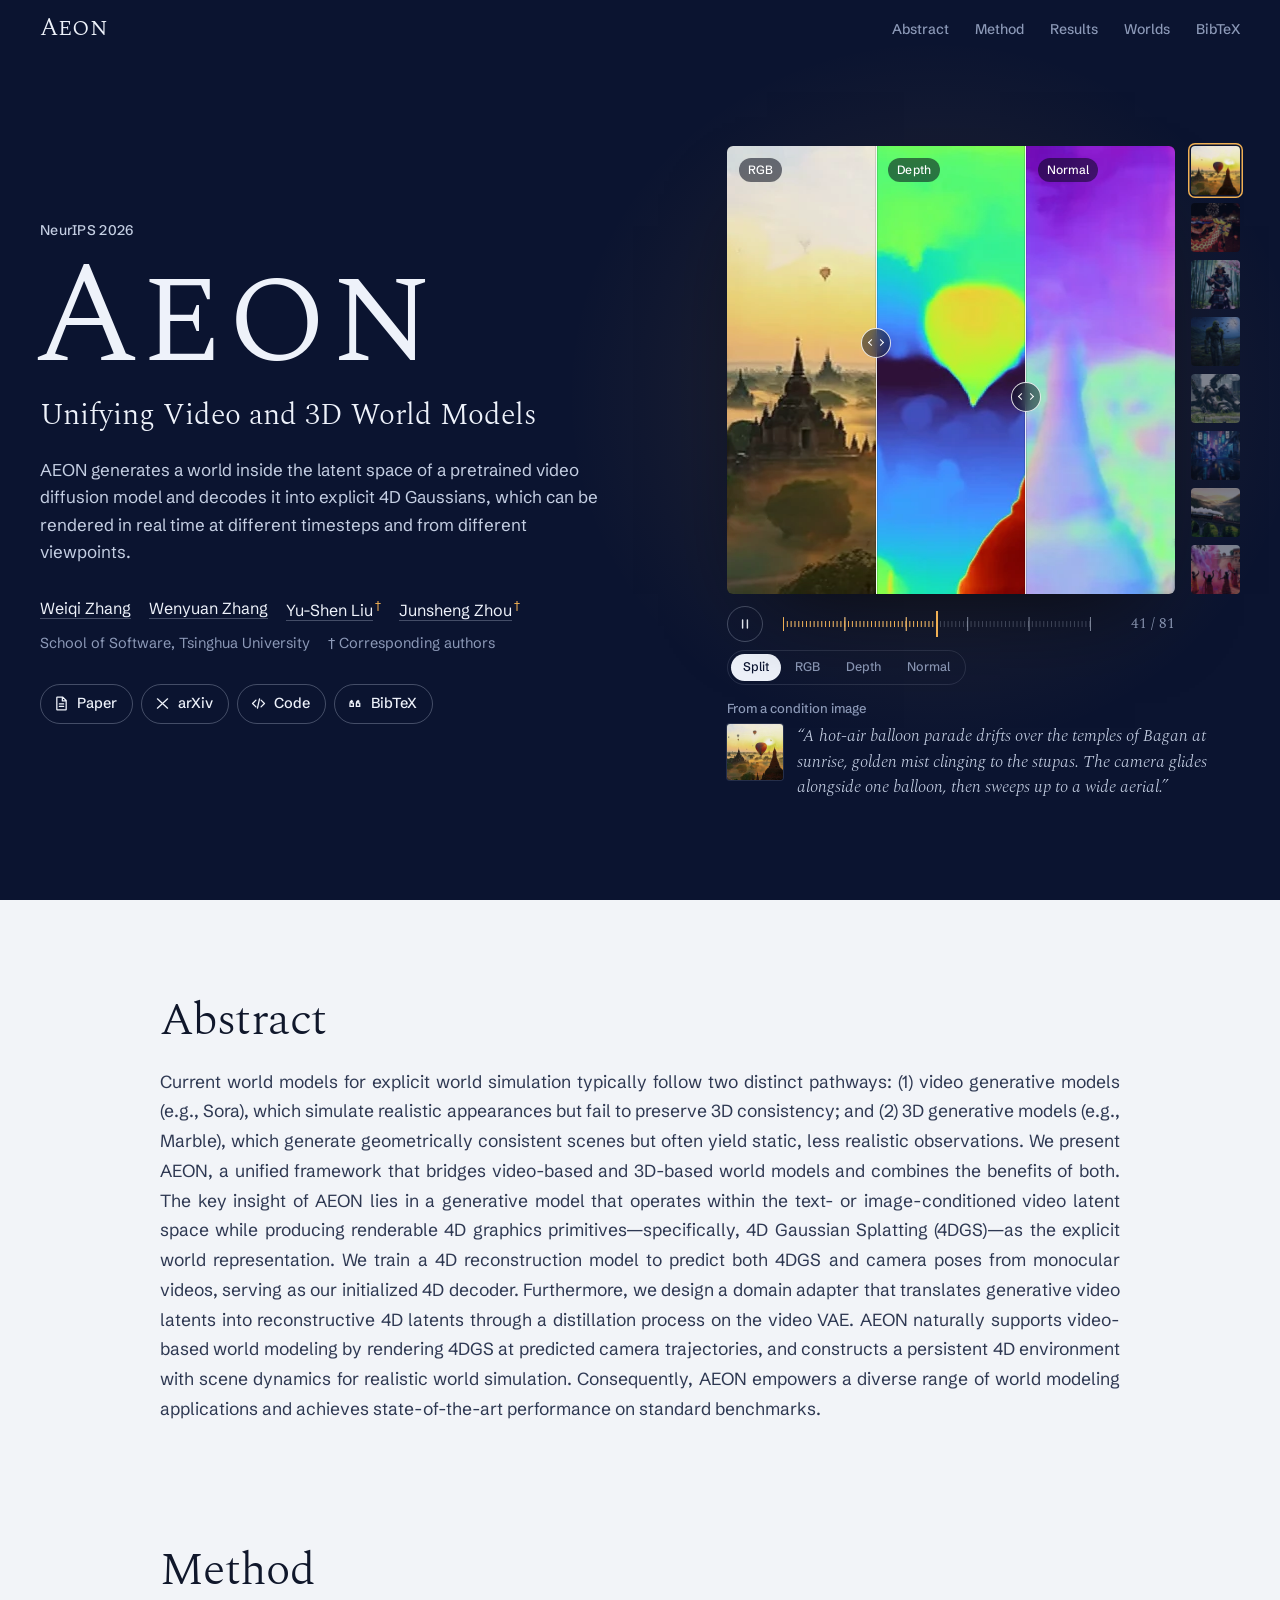
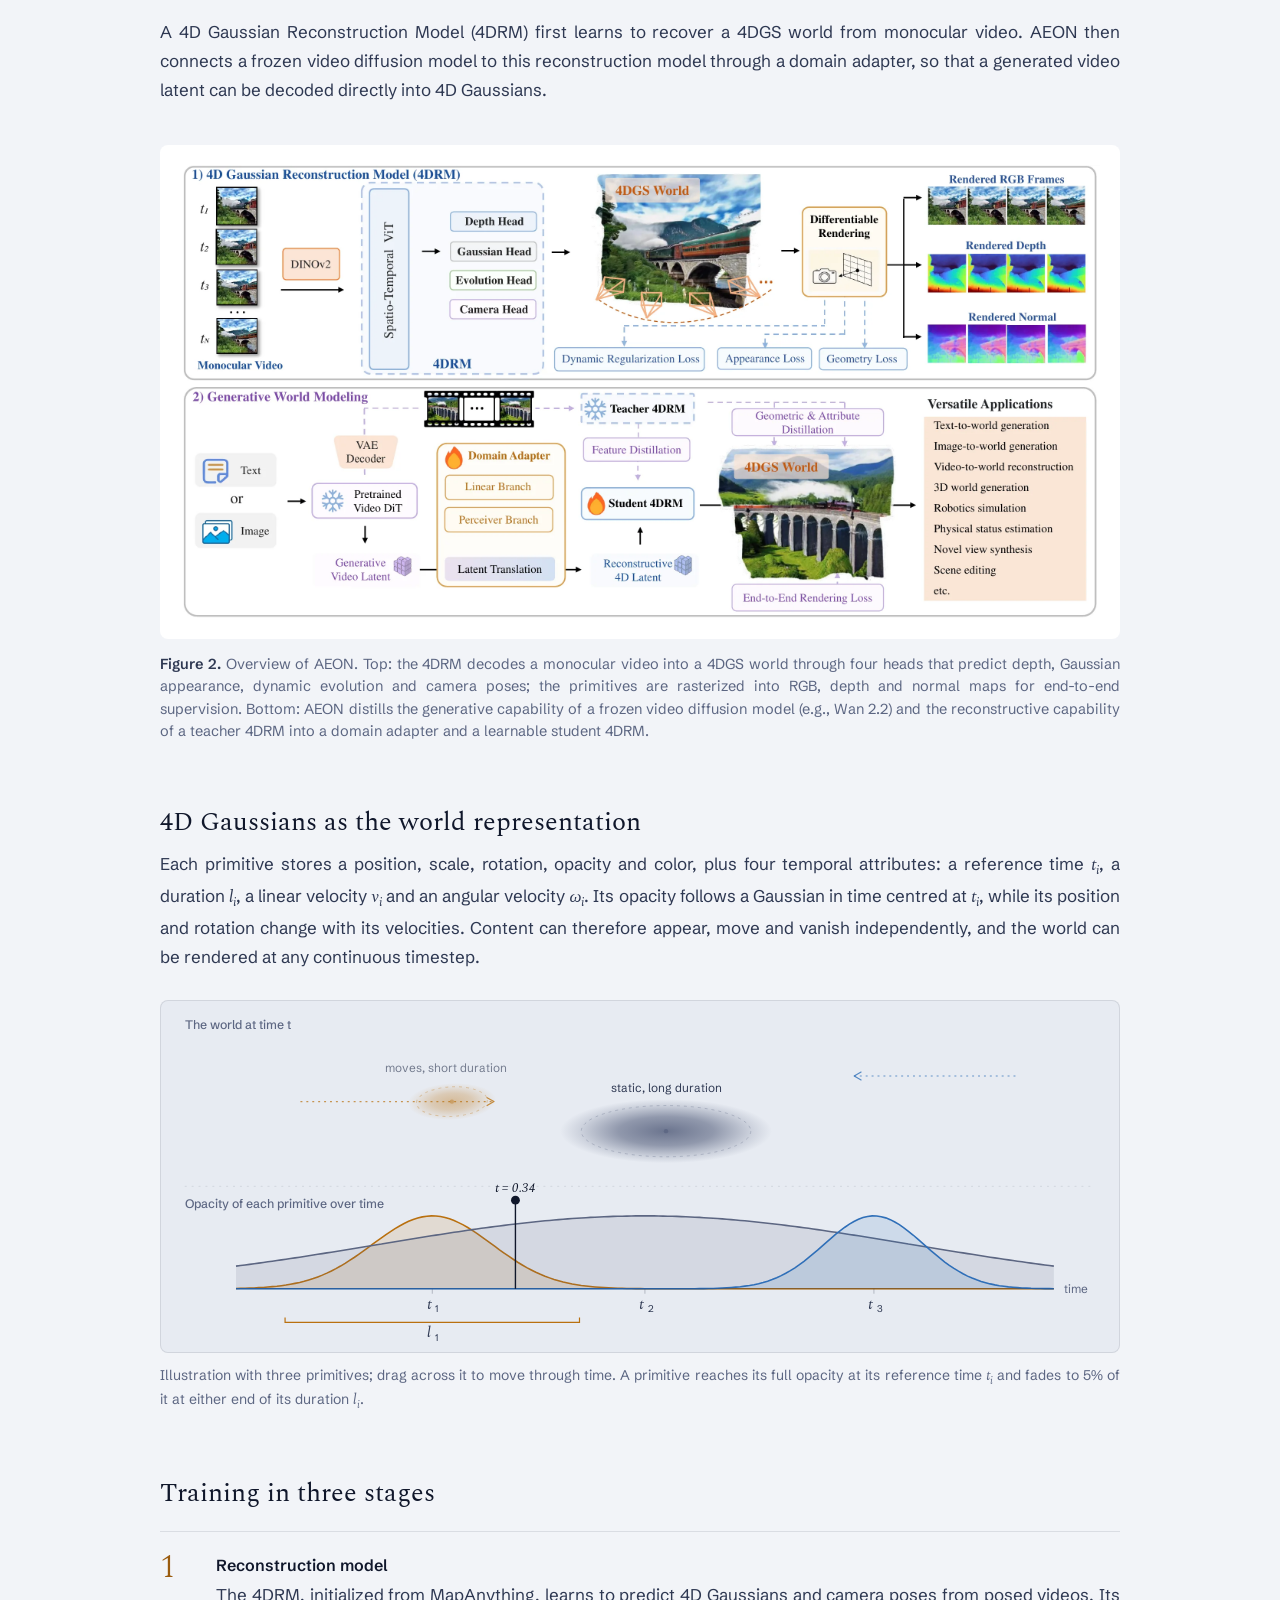
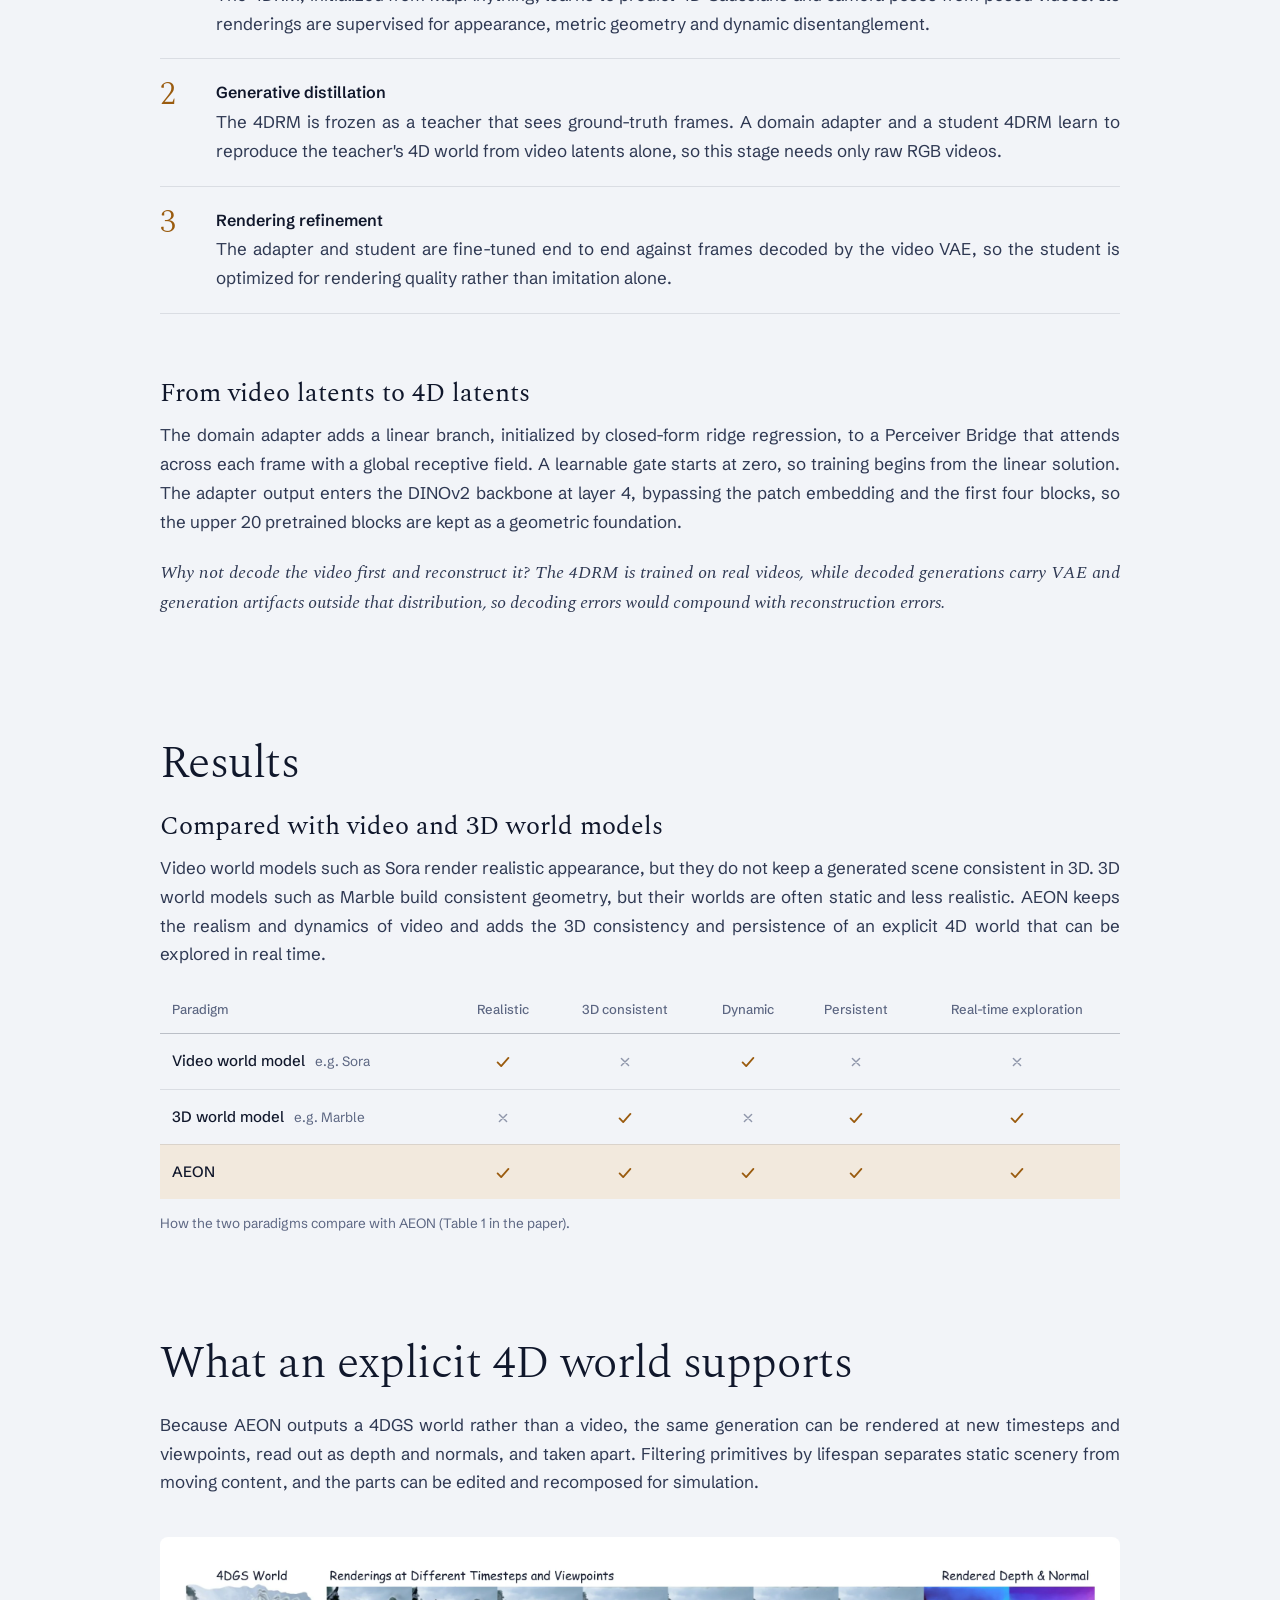
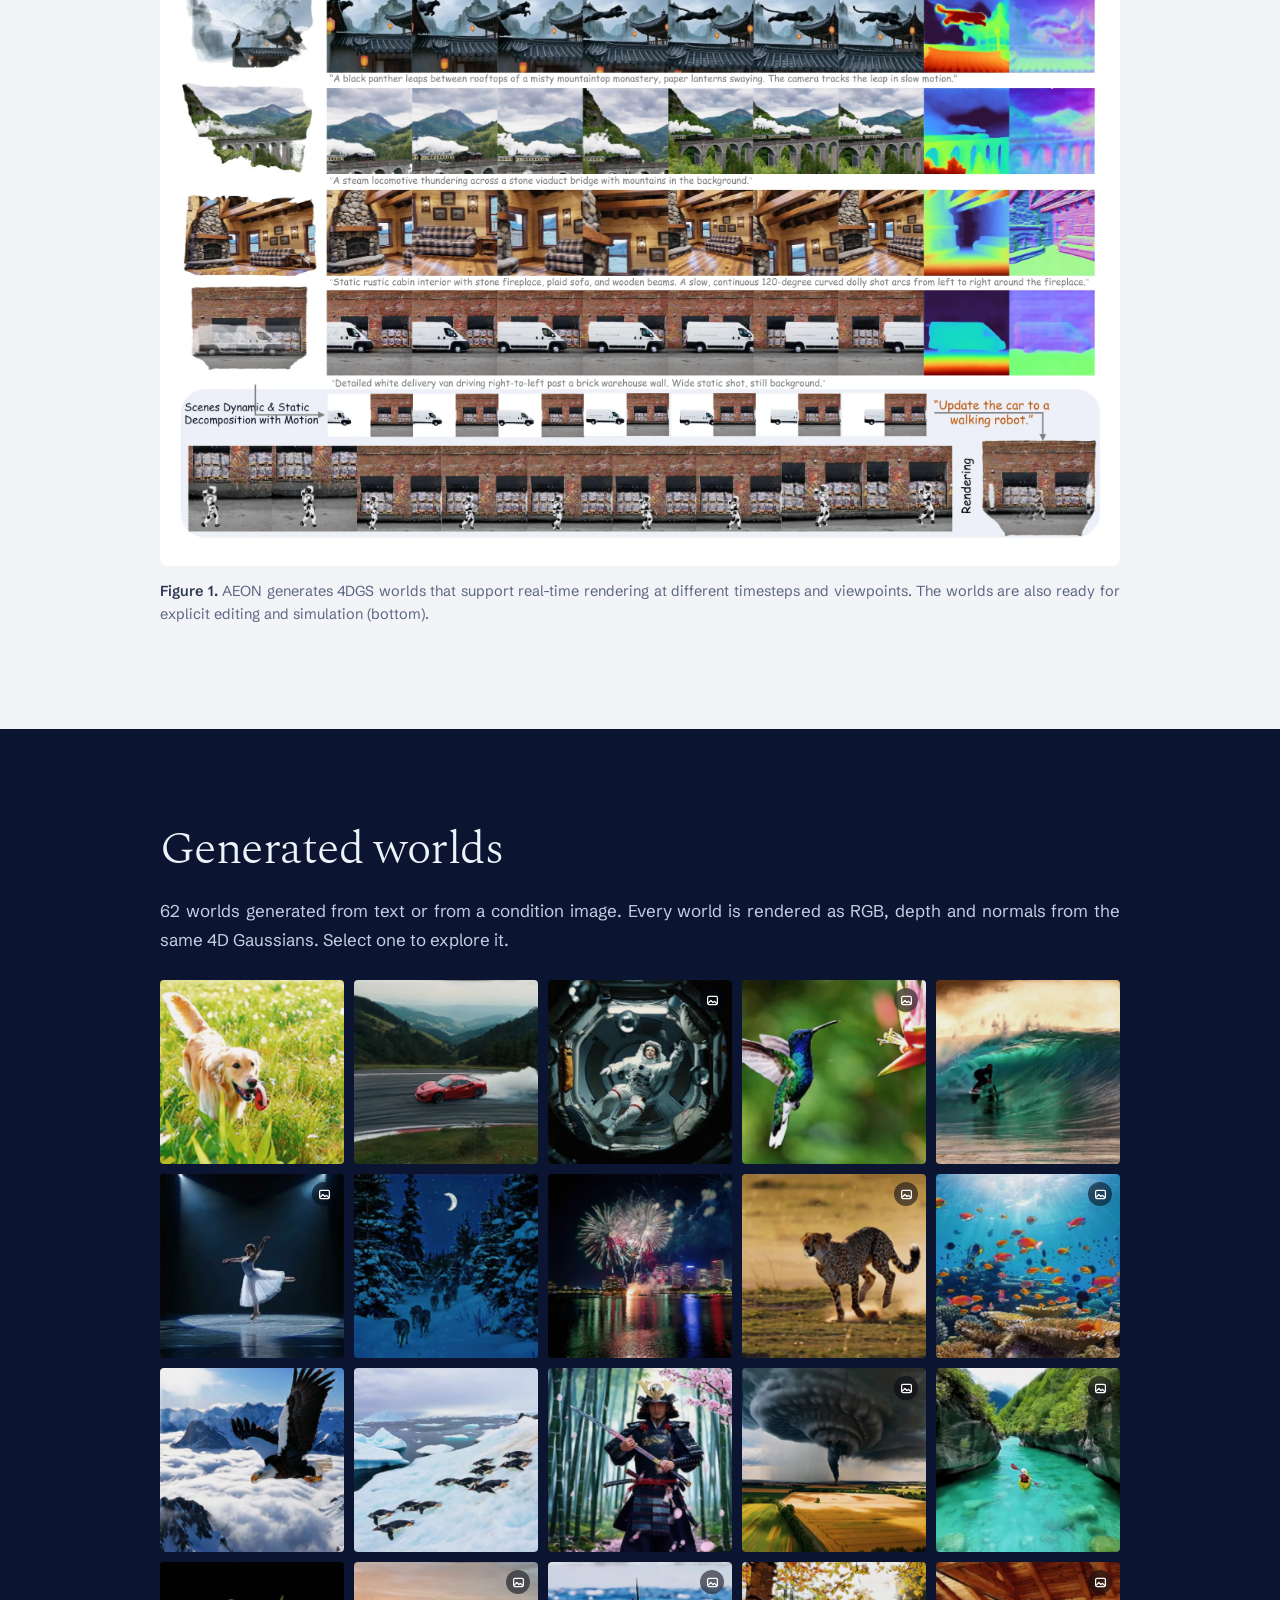
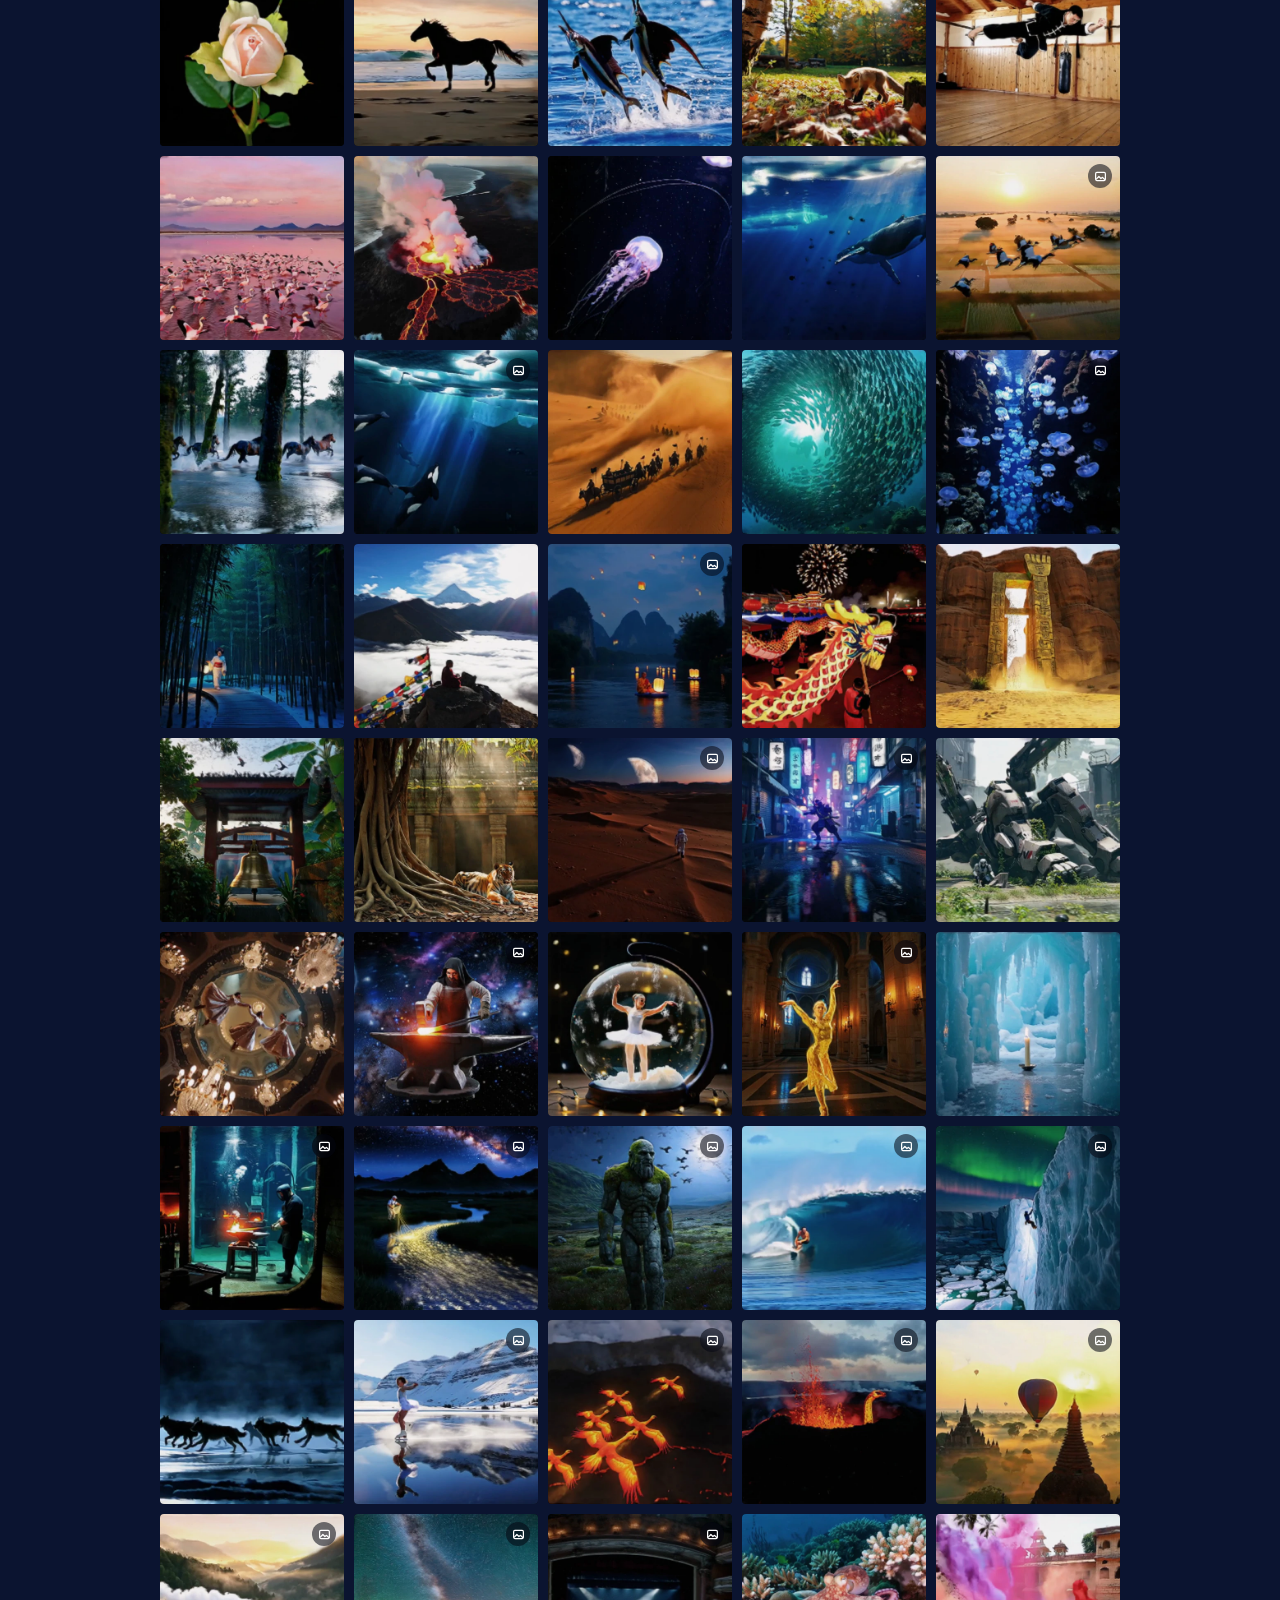
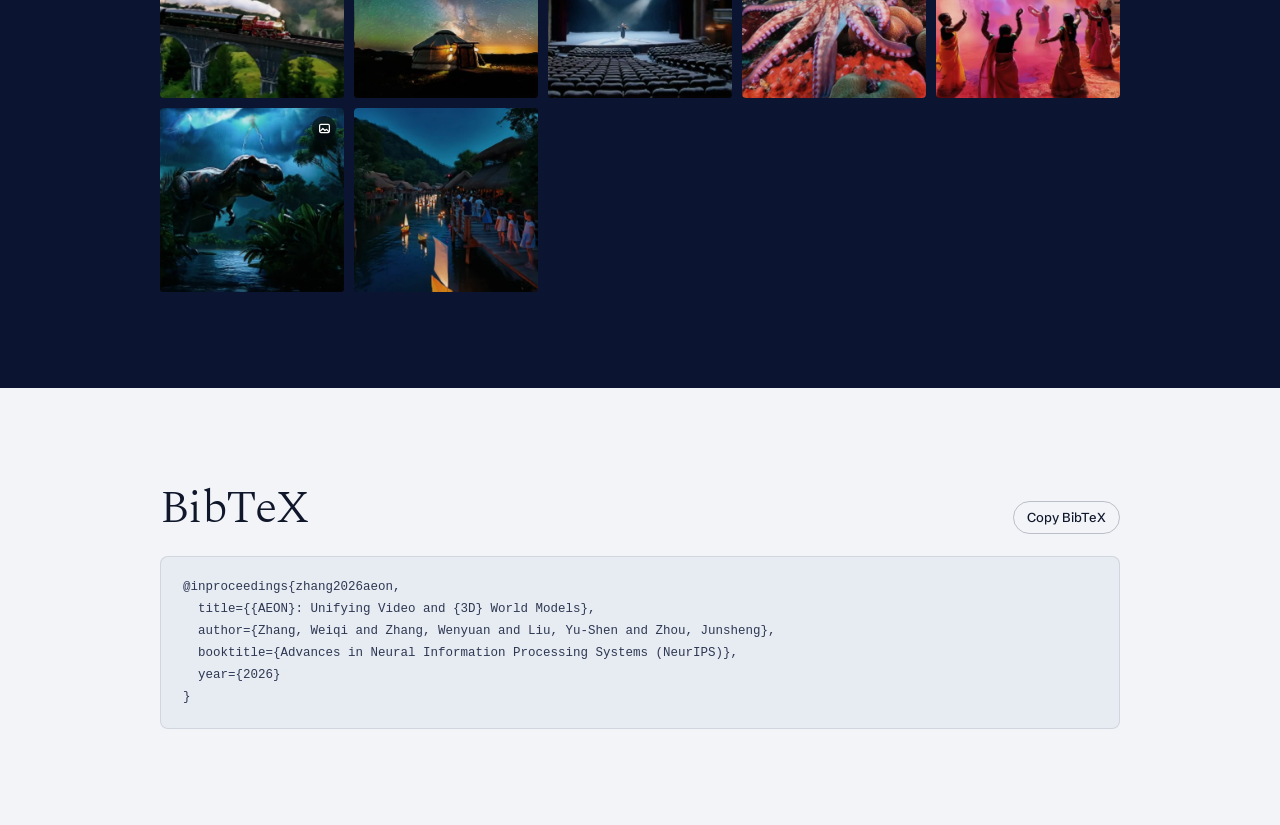
==== commit c71c2a4e: "Link AEON arXiv paper Co-Authored-By: Claude Opus 5.5 <noreply@anthropic.com>" ====
--- a/AEON/index.html
+++ b/AEON/index.html
@@ -50,11 +50,11 @@
           <p class="affiliation">School of Software, Tsinghua University <span class="note">&dagger; Corresponding authors</span></p>
 
           <div class="links">
-            <a class="btn" data-link href="">
+            <a class="btn" data-link href="https://arxiv.org/pdf/2610.28631">
               <svg viewBox="0 0 20 20" aria-hidden="true"><path d="M5 2.5h6.5L15.5 6.5V17a.5.5 0 0 1-.5.5H5a.5.5 0 0 1-.5-.5V3a.5.5 0 0 1 .5-.5Z M11 2.8V7h4.2 M7.5 10.5h5 M7.5 13.5h5"/></svg>
               <span>Paper</span>
             </a>
-            <a class="btn" data-link href="">
+            <a class="btn" data-link href="https://arxiv.org/abs/2610.28631">
               <svg viewBox="0 0 20 20" aria-hidden="true"><path d="M4 4.5 16 15.5 M16 4.5 4 15.5"/></svg>
               <span>arXiv</span>
             </a>
